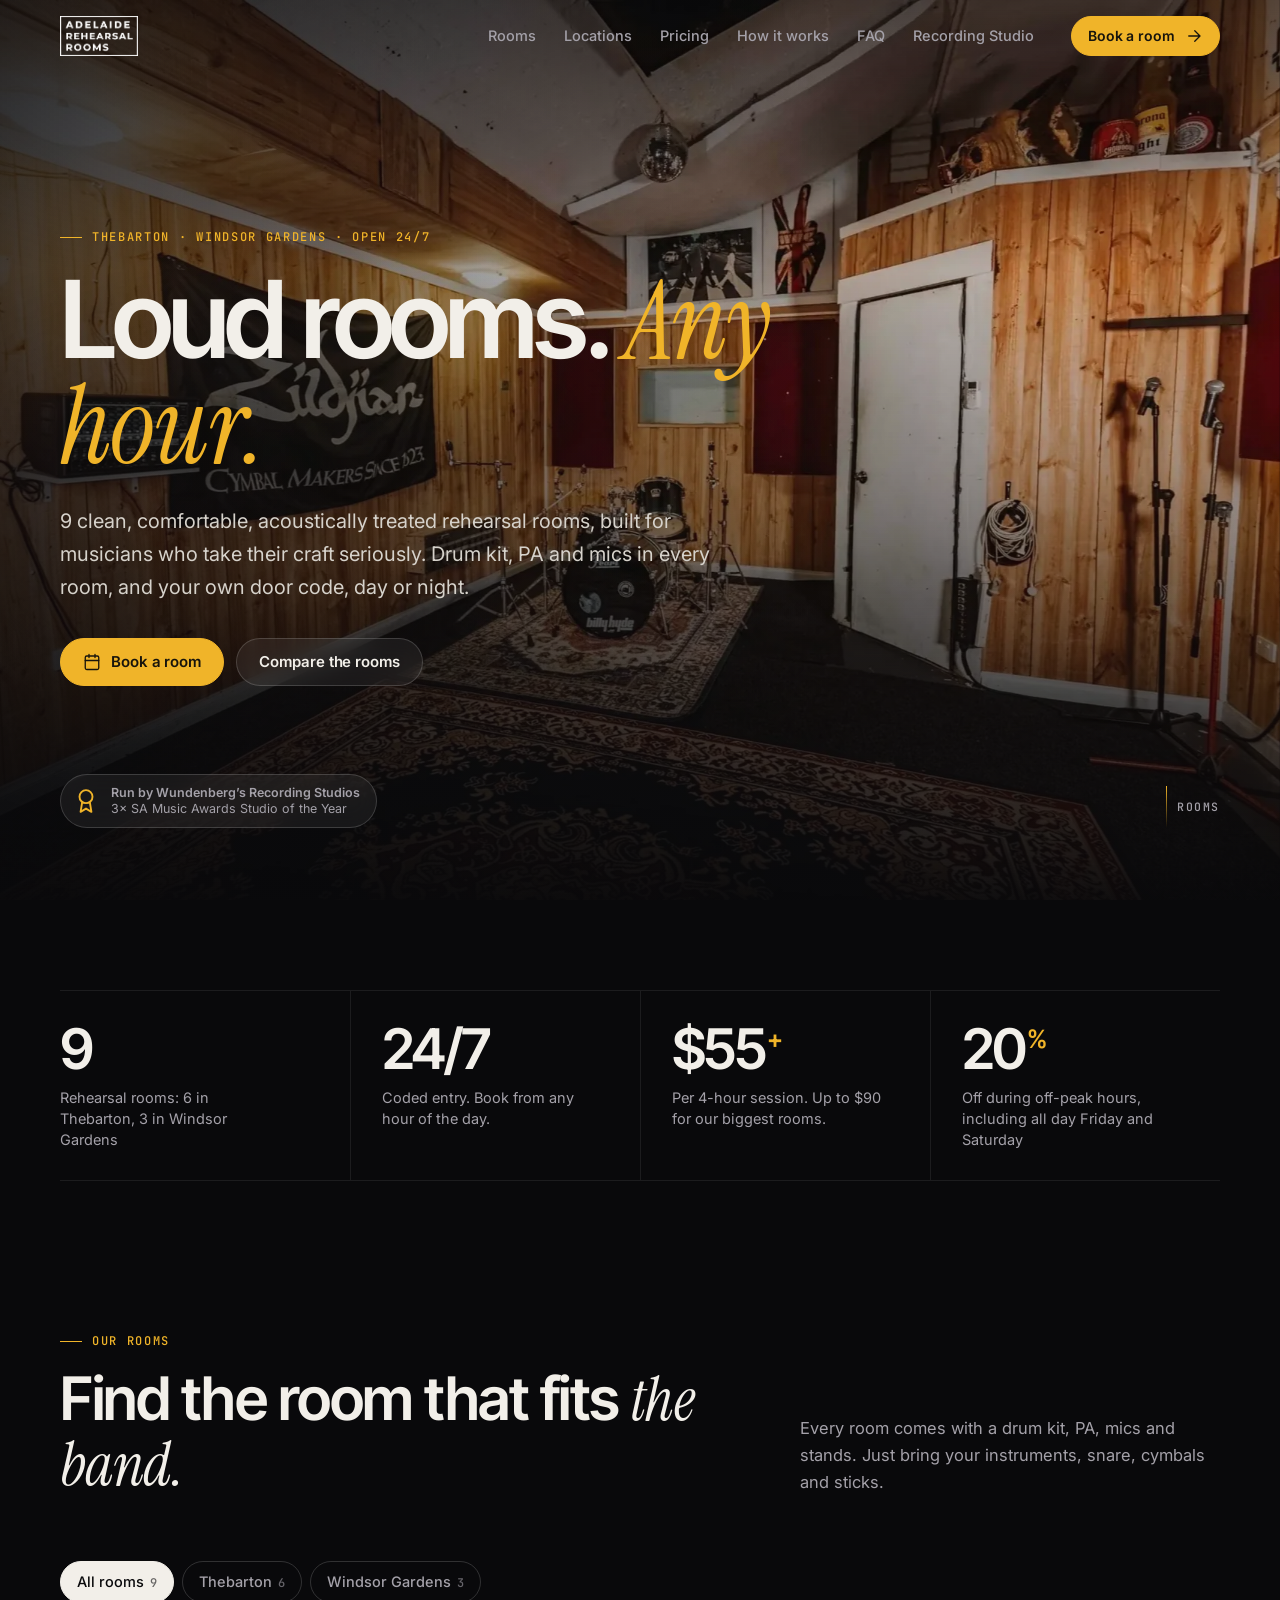
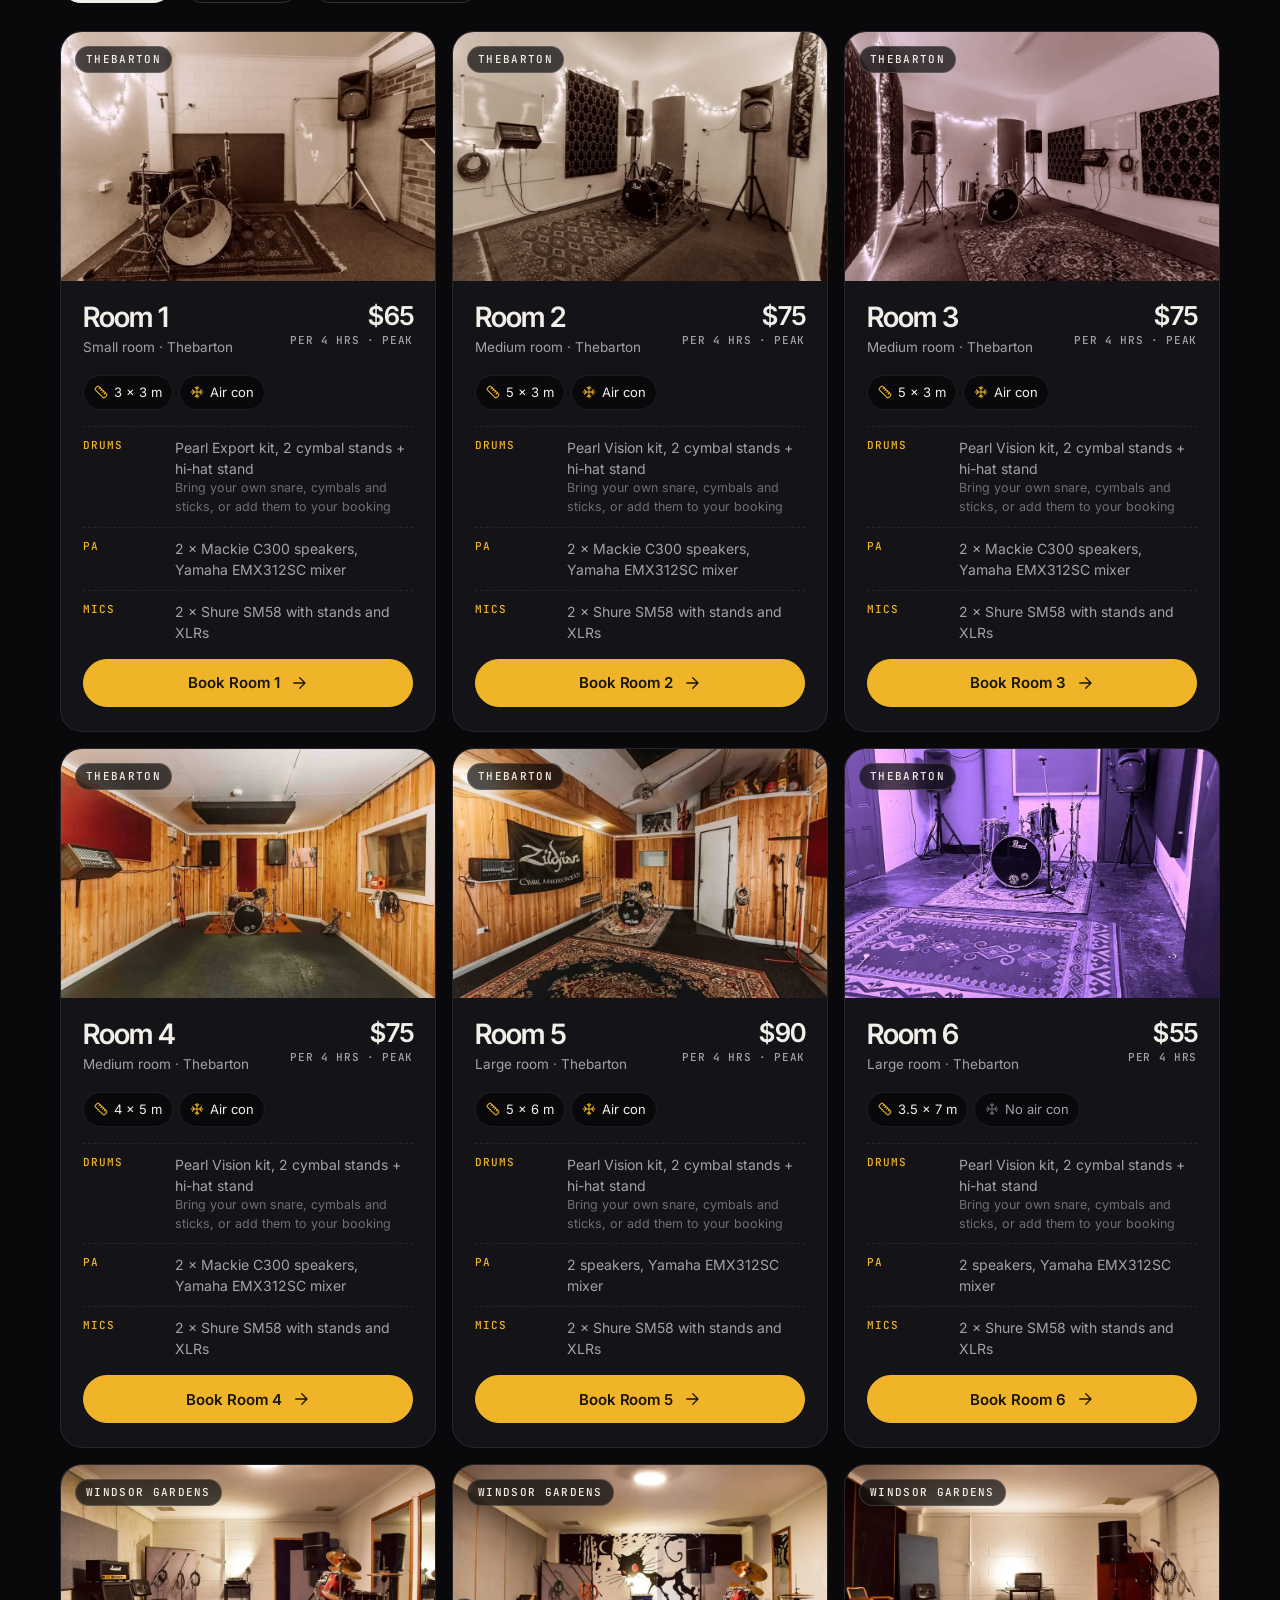
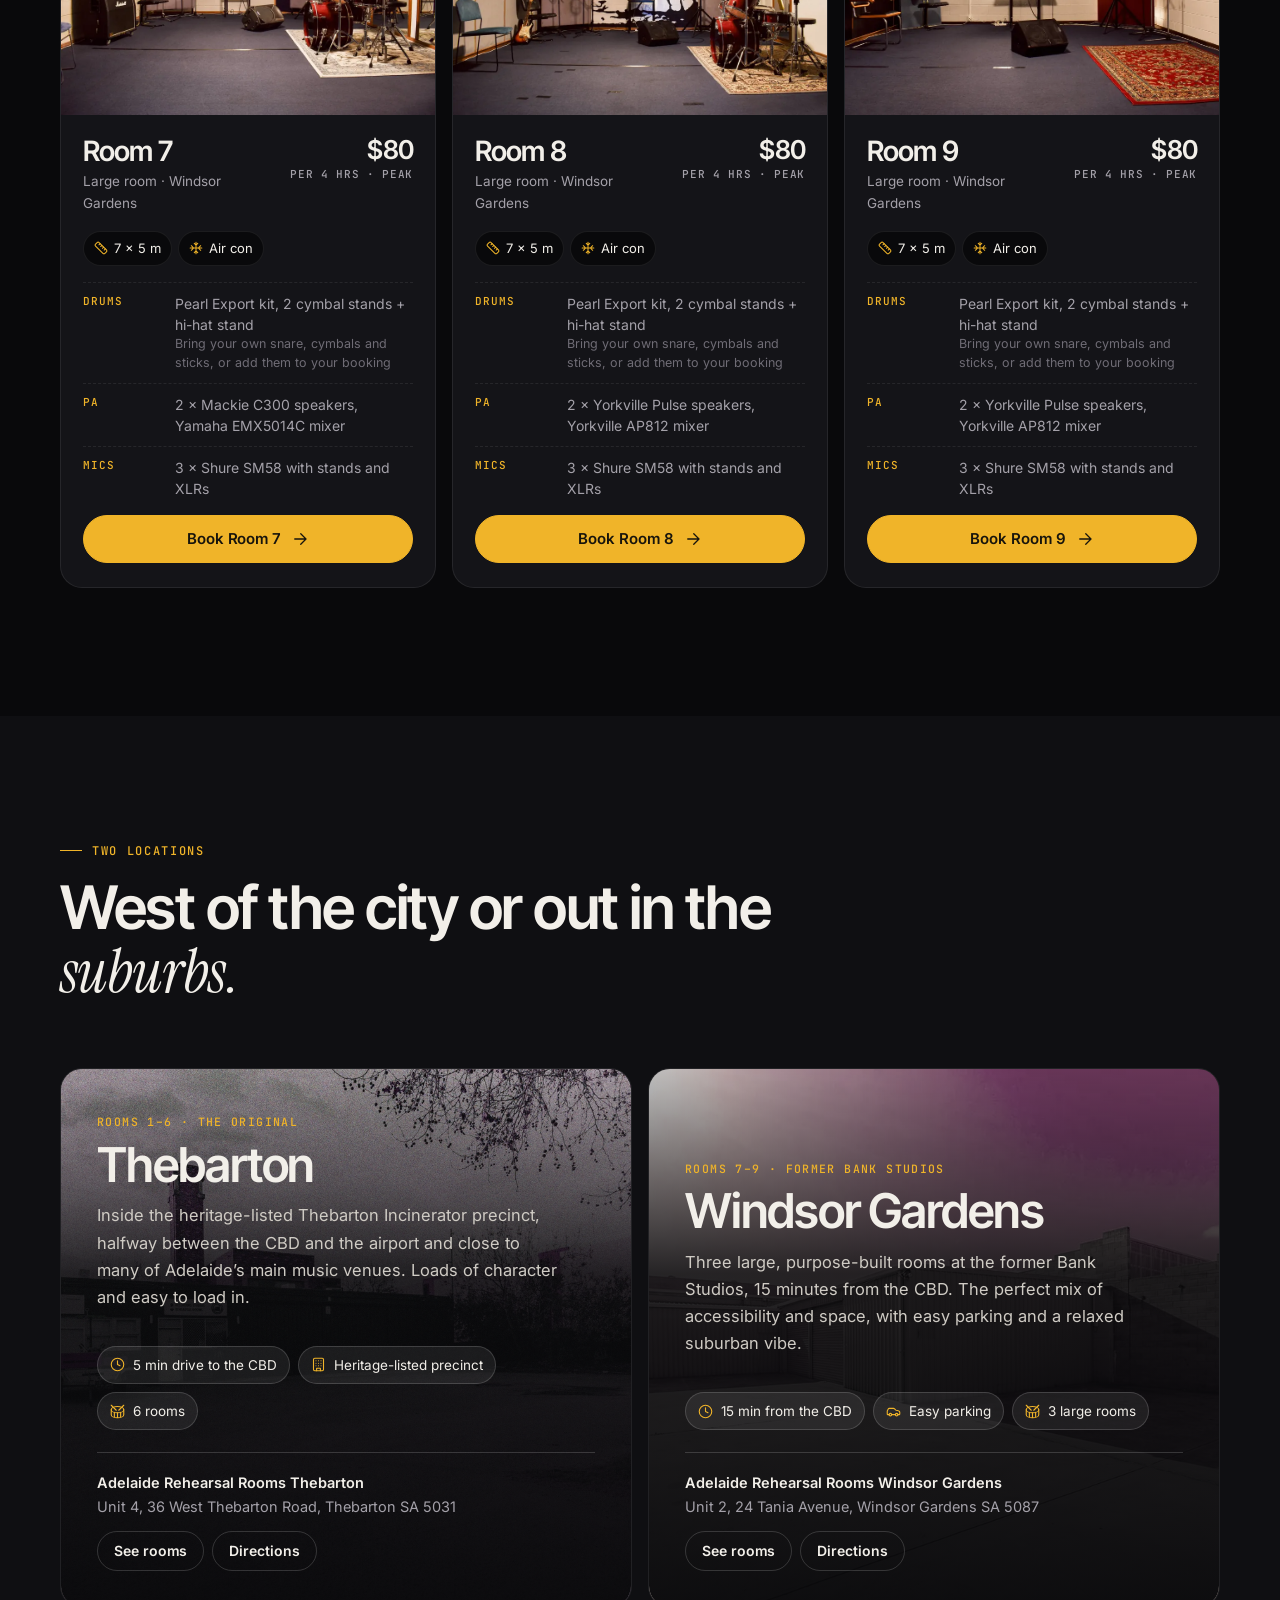
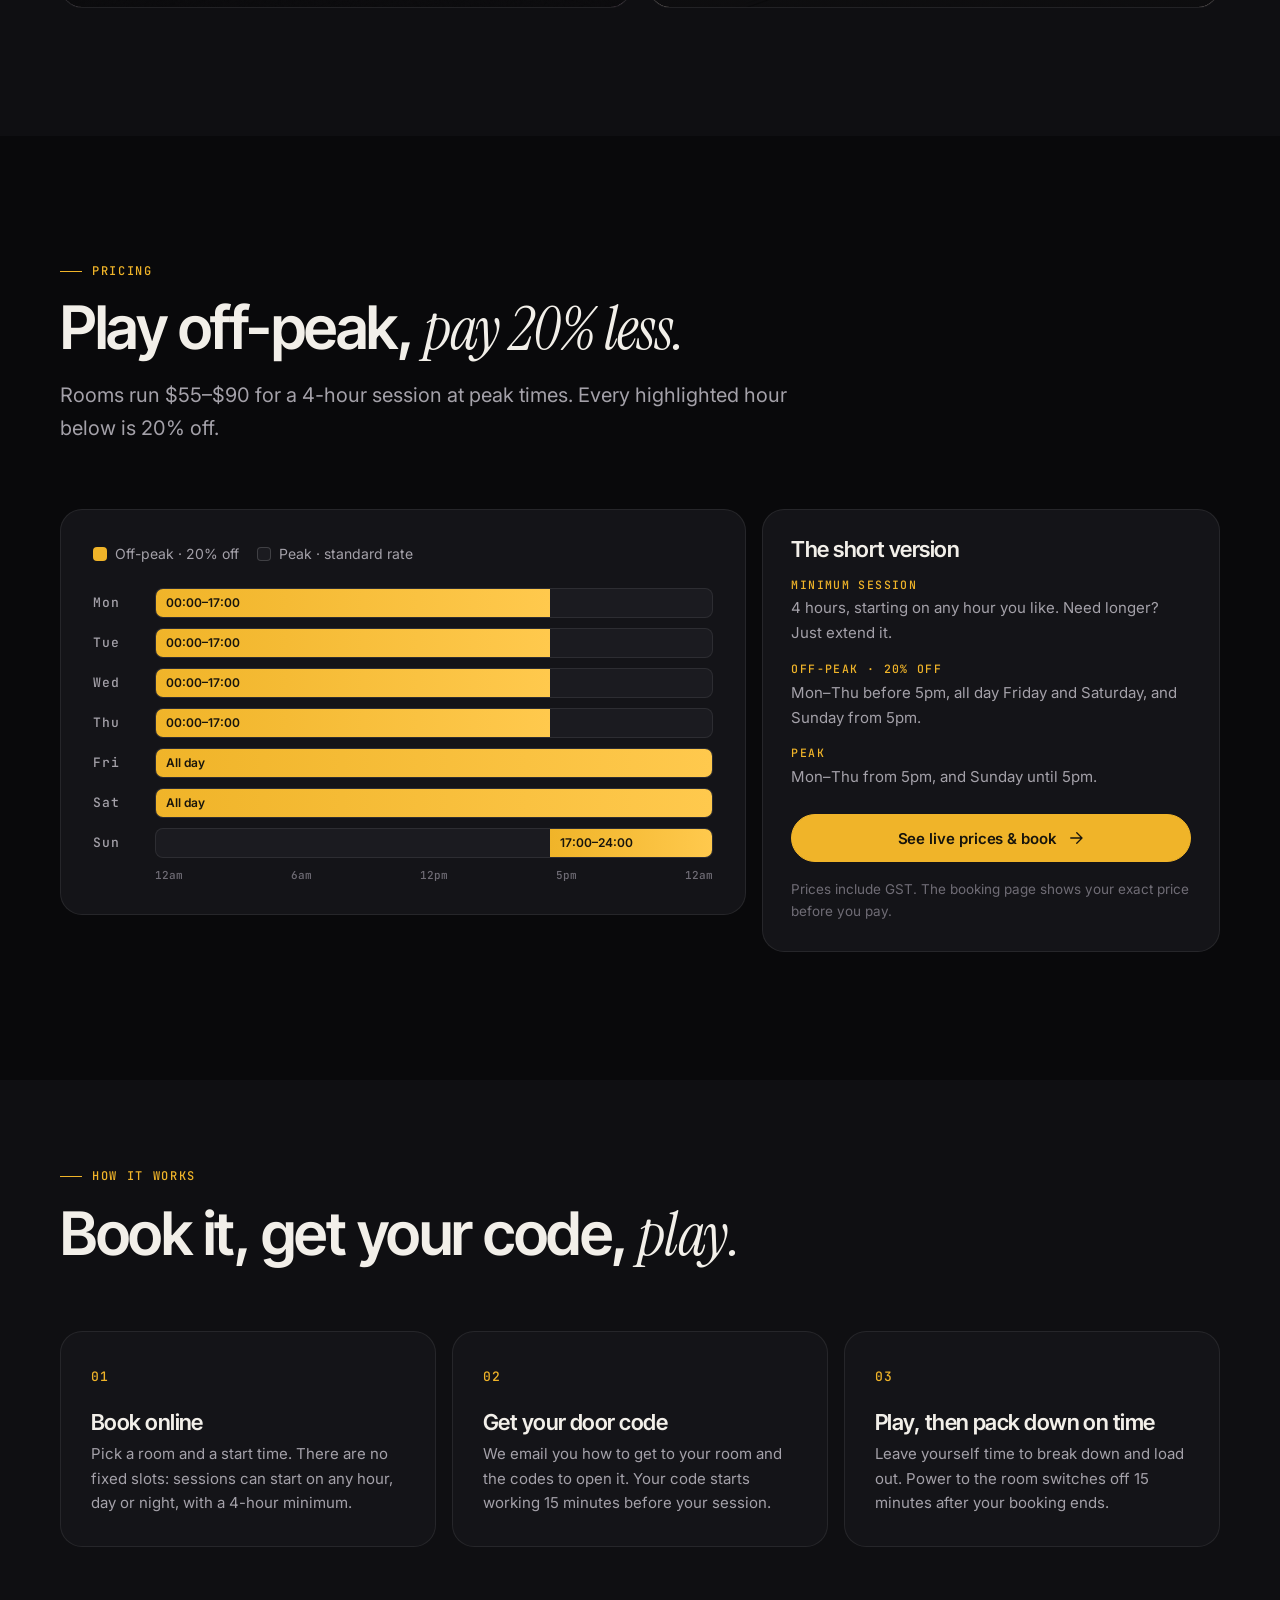
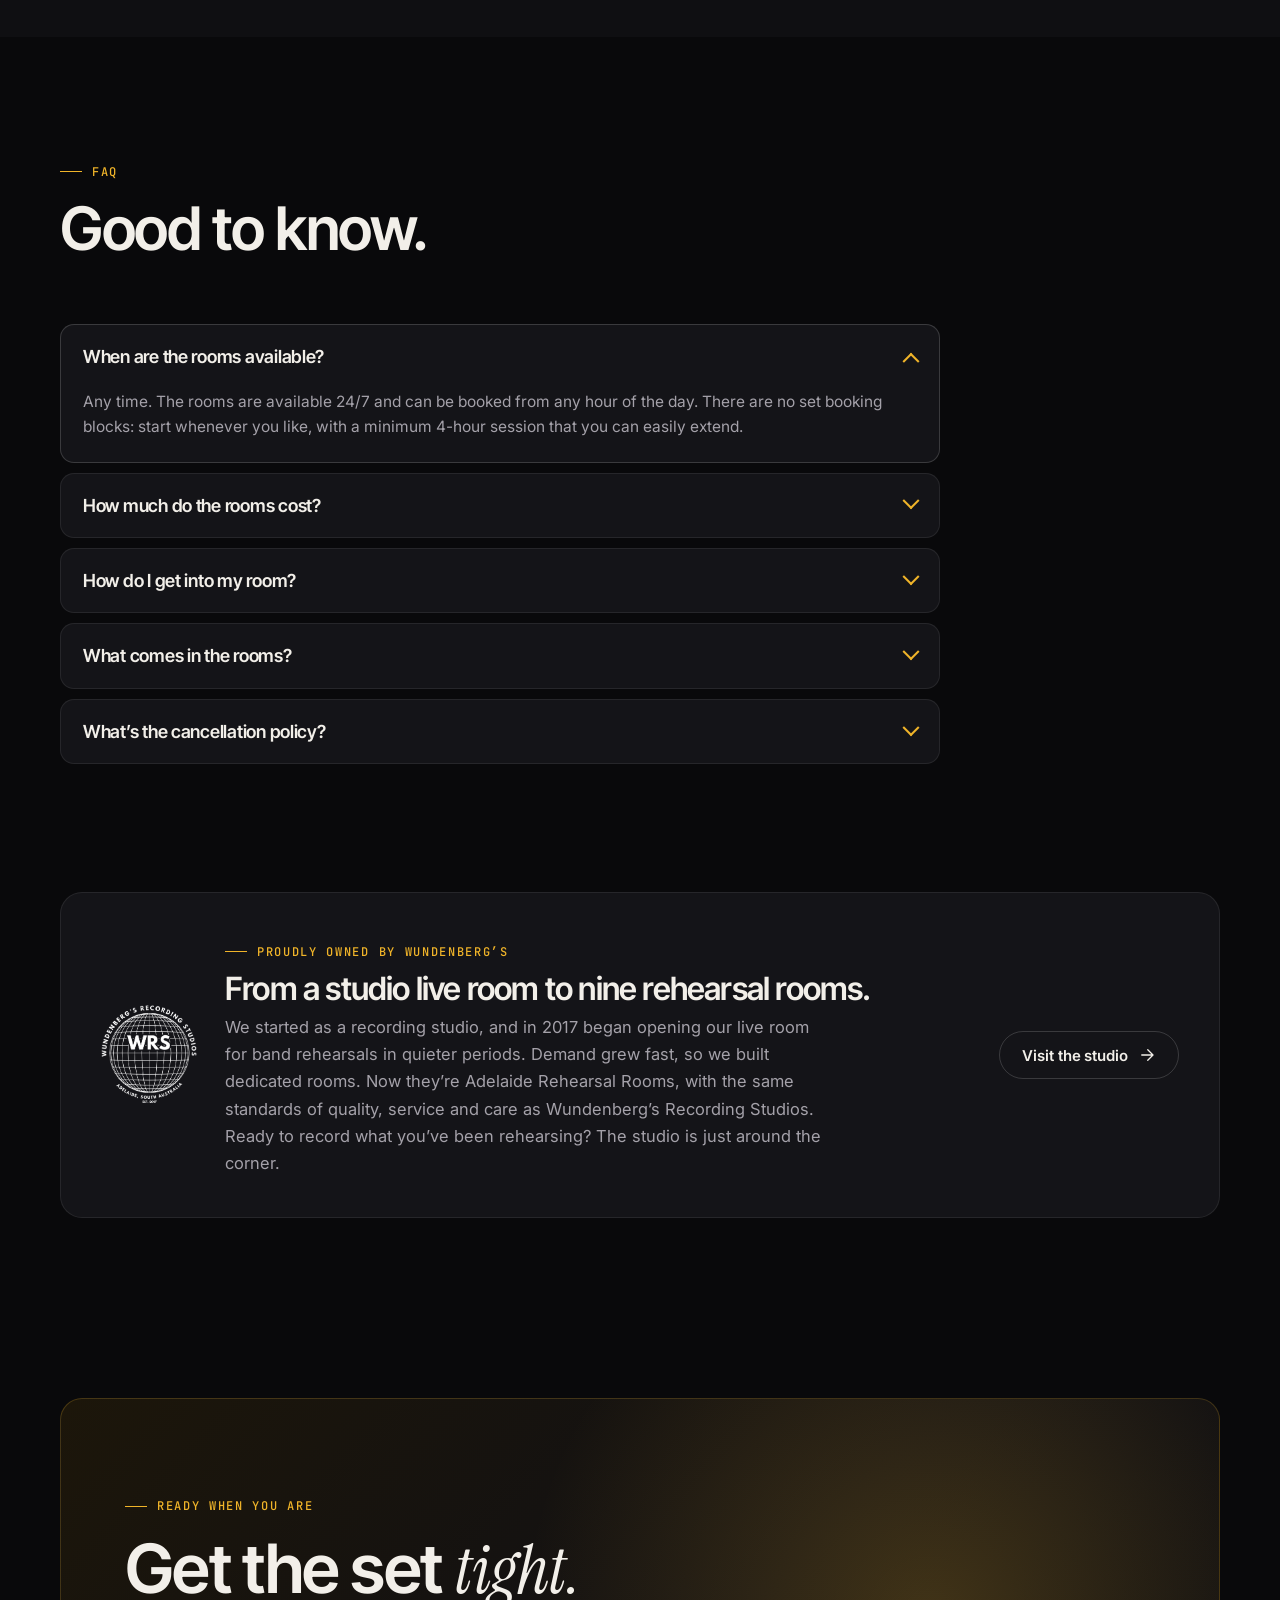
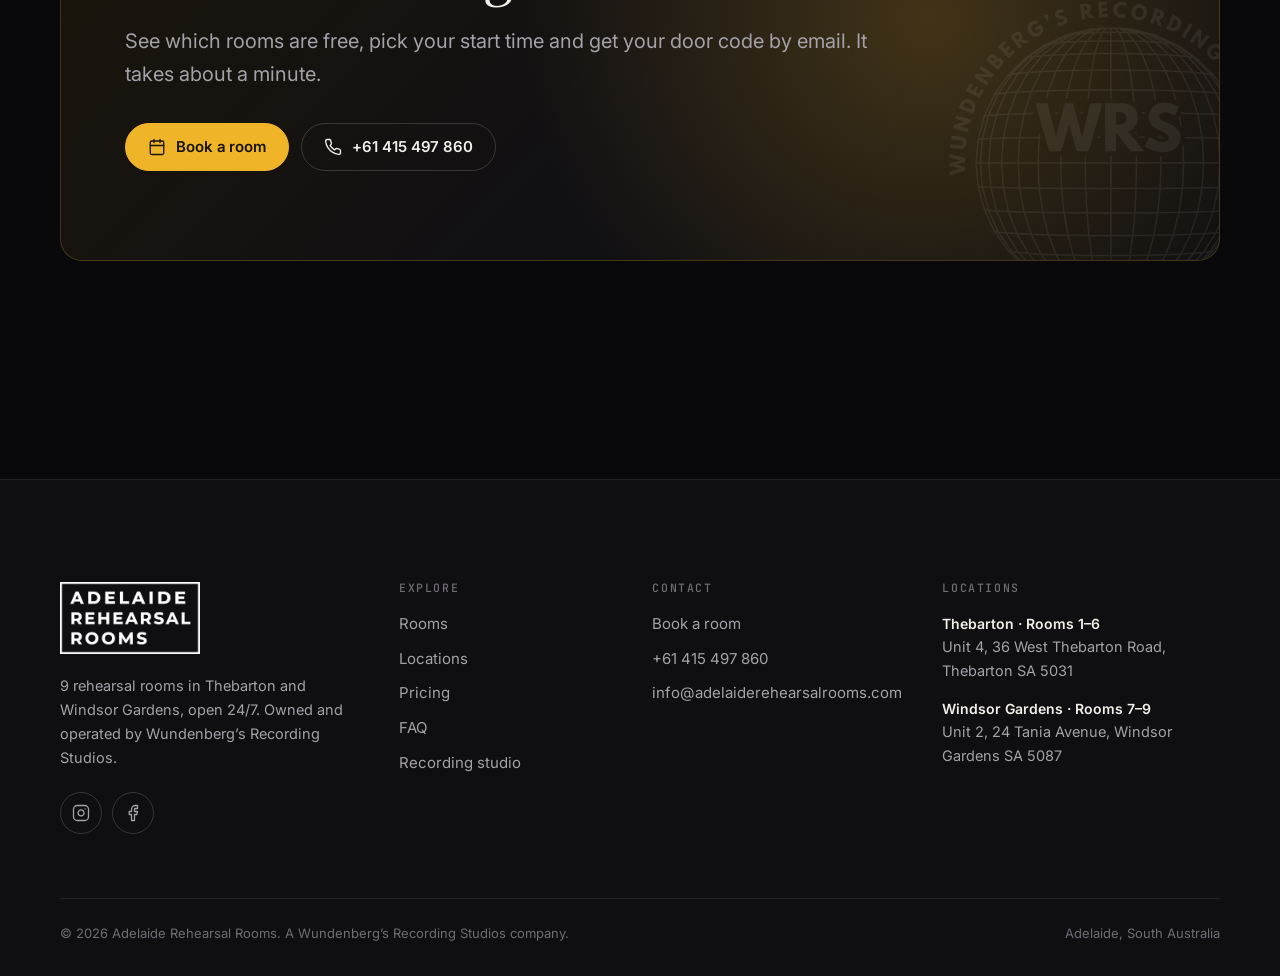
==== adelaide-rehearsal-rooms/index.html @ 7392a0aa "Add Adelaide Rehearsal Rooms site; update rehearsal facts on Wundenberg's New single-page site for a" ====
<!doctype html>
<html lang="en-AU">
<head>
<meta charset="utf-8">
<meta name="viewport" content="width=device-width, initial-scale=1">
<title>Adelaide Rehearsal Rooms — 24/7 band rehearsal rooms in Adelaide</title>
<meta name="description" content="9 band rehearsal rooms in Thebarton and Windsor Gardens, Adelaide. Open 24/7 with coded entry, drum kit, PA and mics in every room. $55&ndash;$90 per 4-hour session, 20% off off-peak. Book online.">
<meta name="theme-color" content="#09090b">
<meta property="og:type" content="website">
<meta property="og:site_name" content="Adelaide Rehearsal Rooms">
<meta property="og:title" content="Adelaide Rehearsal Rooms — 24/7 band rehearsal rooms">
<meta property="og:description" content="9 band rehearsal rooms in Thebarton and Windsor Gardens, Adelaide. Open 24/7 with coded entry, drum kit, PA and mics in every room. $55&ndash;$90 per 4-hour session, 20% off off-peak. Book online.">
<meta property="og:image" content="assets/img/room-5.webp">
<link rel="icon" type="image/png" href="assets/img/favicon.png">
<link rel="apple-touch-icon" href="assets/img/apple-touch-icon.png">
<link rel="preconnect" href="https://fonts.googleapis.com">
<link rel="preconnect" href="https://fonts.gstatic.com" crossorigin>
<link rel="stylesheet" href="https://fonts.googleapis.com/css2?family=Instrument+Serif:ital@0;1&family=Inter+Tight:wght@500;600;700&family=Inter:wght@400;500;600&family=JetBrains+Mono:wght@500&display=swap">
<link rel="stylesheet" href="assets/css/site.css">
<script type="application/ld+json">
{
  "@context": "https://schema.org",
  "@type": "LocalBusiness",
  "name": "Adelaide Rehearsal Rooms",
  "description": "Nine 24/7 band rehearsal rooms in Thebarton and Windsor Gardens, Adelaide. Owned and operated by Wundenberg's Recording Studios.",
  "url": "https://adelaiderehearsalrooms.com/",
  "telephone": "+61 415 497 860",
  "email": "info@adelaiderehearsalrooms.com",
  "openingHours": "Mo-Su 00:00-24:00",
  "parentOrganization": {"@type": "Organization", "name": "Wundenberg's Recording Studios", "url": "https://wundenbergs.com/"},
  "location": [
    {"@type": "Place", "name": "Adelaide Rehearsal Rooms Thebarton", "address": {"@type": "PostalAddress", "streetAddress": "Unit 4, 36 West Thebarton Road", "addressLocality": "Thebarton", "addressRegion": "SA", "postalCode": "5031", "addressCountry": "AU"}},
    {"@type": "Place", "name": "Adelaide Rehearsal Rooms Windsor Gardens", "address": {"@type": "PostalAddress", "streetAddress": "Unit 2, 24 Tania Avenue", "addressLocality": "Windsor Gardens", "addressRegion": "SA", "postalCode": "5087", "addressCountry": "AU"}}
  ]
}
</script>
</head>
<body>
<a class="skip" href="#main">Skip to content</a>

<header class="site-header">
  <div class="wrap">
    <a class="brand arr" href="#top" aria-label="Adelaide Rehearsal Rooms — back to top"><img src="assets/img/logo-arr.png" alt="Adelaide Rehearsal Rooms" width="78" height="40"></a>
    <nav class="nav" aria-label="Main">
      <a href="#rooms">Rooms</a>
      <a href="#locations">Locations</a>
      <a href="#pricing">Pricing</a>
      <a href="#how">How it works</a>
      <a href="#faq">FAQ</a>
      <a href="https://wundenbergs.com/" rel="noopener">Recording Studio</a>
    </nav>
    <div class="header-cta"><a class="btn btn-primary btn-sm" href="/book/" data-book>Book a room <svg class="arrow" viewBox="0 0 24 24" fill="none" stroke="currentColor" stroke-width="1.75" stroke-linecap="round" stroke-linejoin="round" aria-hidden="true"><path d="M5 12h14M13 5l7 7-7 7"/></svg></a></div>
    <button class="menu-toggle" type="button" aria-expanded="false" aria-controls="mobile-nav" aria-label="Open menu"><span></span></button>
  </div>
</header>
<nav class="mobile-nav" id="mobile-nav" aria-label="Mobile">
  <a class="m-link" href="#rooms">Rooms<svg viewBox="0 0 24 24" fill="none" stroke="currentColor" stroke-width="1.75" stroke-linecap="round" stroke-linejoin="round" aria-hidden="true"><path d="m9 18 6-6-6-6"/></svg></a>
  <a class="m-link" href="#locations">Locations<svg viewBox="0 0 24 24" fill="none" stroke="currentColor" stroke-width="1.75" stroke-linecap="round" stroke-linejoin="round" aria-hidden="true"><path d="m9 18 6-6-6-6"/></svg></a>
  <a class="m-link" href="#pricing">Pricing<svg viewBox="0 0 24 24" fill="none" stroke="currentColor" stroke-width="1.75" stroke-linecap="round" stroke-linejoin="round" aria-hidden="true"><path d="m9 18 6-6-6-6"/></svg></a>
  <a class="m-link" href="#how">How it works<svg viewBox="0 0 24 24" fill="none" stroke="currentColor" stroke-width="1.75" stroke-linecap="round" stroke-linejoin="round" aria-hidden="true"><path d="m9 18 6-6-6-6"/></svg></a>
  <a class="m-link" href="#faq">FAQ<svg viewBox="0 0 24 24" fill="none" stroke="currentColor" stroke-width="1.75" stroke-linecap="round" stroke-linejoin="round" aria-hidden="true"><path d="m9 18 6-6-6-6"/></svg></a>
  <a class="m-link" href="https://wundenbergs.com/" rel="noopener">Recording Studio<svg viewBox="0 0 24 24" fill="none" stroke="currentColor" stroke-width="1.75" stroke-linecap="round" stroke-linejoin="round" aria-hidden="true"><path d="m9 18 6-6-6-6"/></svg></a>
  <div class="m-ctas"><a class="btn btn-primary" href="/book/" data-book>Book a room <svg class="arrow" viewBox="0 0 24 24" fill="none" stroke="currentColor" stroke-width="1.75" stroke-linecap="round" stroke-linejoin="round" aria-hidden="true"><path d="M5 12h14M13 5l7 7-7 7"/></svg></a></div>
  <div class="m-contact">
    <a href="tel:+61415497860">+61 415 497 860</a>
    <a href="mailto:info@adelaiderehearsalrooms.com">info@adelaiderehearsalrooms.com</a>
  </div>
</nav>

<main id="main">

<section class="hero" id="top">
  <div class="hero-media"><img src="assets/img/room-5.webp" srcset="assets/img/room-5-sm.webp 900w, assets/img/room-5.webp 1800w" sizes="100vw" width="1800" height="1200" alt="Room 5 at Thebarton: timber walls, rugs, drum kit and PA" fetchpriority="high"></div>
  <div class="wrap">
    <span class="eyebrow">Thebarton &middot; Windsor Gardens &middot; Open 24/7</span>
    <h1>Loud rooms. <em class="s">Any hour.</em></h1>
    <p class="lede">9 clean, comfortable, acoustically treated rehearsal rooms, built for musicians who take their craft seriously. Drum kit, PA and mics in every room, and your own door code, day or night.</p>
    <div class="hero-ctas">
      <a class="btn btn-primary" href="/book/" data-book><svg viewBox="0 0 24 24" fill="none" stroke="currentColor" stroke-width="1.75" stroke-linecap="round" stroke-linejoin="round" aria-hidden="true"><rect x="3" y="4" width="18" height="18" rx="2"/><path d="M16 2v4M8 2v4M3 10h18"/></svg> Book a room</a>
      <a class="btn btn-glass" href="#rooms">Compare the rooms</a>
    </div>
    <div class="hero-foot" style="margin-top:clamp(40px,7vw,88px)">
      <div class="hero-awards">
        <div class="award-chip"><svg viewBox="0 0 24 24" fill="none" stroke="currentColor" stroke-width="1.75" stroke-linecap="round" stroke-linejoin="round" aria-hidden="true"><circle cx="12" cy="8" r="6"/><path d="M15.477 12.89 17 22l-5-3-5 3 1.523-9.11"/></svg><span><b>Run by Wundenberg&rsquo;s Recording Studios</b><span>3&times; SA Music Awards Studio of the Year</span></span></div>
      </div>
      <a class="scroll-cue" href="#rooms"><i></i>Rooms</a>
    </div>
  </div>
</section>

<section class="section-tight" aria-label="At a glance">
  <div class="wrap">
    <div class="stats reveal">
      <div class="stat"><b>9</b><span>Rehearsal rooms: 6 in Thebarton, 3 in Windsor Gardens</span></div>
      <div class="stat"><b>24/7</b><span>Coded entry. Book from any hour of the day.</span></div>
      <div class="stat"><b>$55<sup>+</sup></b><span>Per 4-hour session. Up to $90 for our biggest rooms.</span></div>
      <div class="stat"><b>20<sup>%</sup></b><span>Off during off-peak hours, including all day Friday and Saturday</span></div>
    </div>
  </div>
</section>

<section class="section" id="rooms" style="padding-top:clamp(40px,5vw,72px)">
  <div class="wrap">
    <div class="section-head split">
      <div style="display:grid;gap:18px">
        <span class="eyebrow">Our rooms</span>
        <h2>Find the room that fits <em class="s">the band.</em></h2>
      </div>
      <p class="muted" style="max-width:42ch;margin:0">Every room comes with a drum kit, PA, mics and stands. Just bring your instruments, snare, cymbals and sticks.</p>
    </div>
    <div class="filters" role="group" aria-label="Filter rooms by location">
      <button type="button" data-filter="all" aria-pressed="true">All rooms<span>9</span></button>
      <button type="button" data-filter="thebarton" aria-pressed="false">Thebarton<span>6</span></button>
      <button type="button" data-filter="windsor" aria-pressed="false">Windsor Gardens<span>3</span></button>
    </div>
    <div class="rooms">
      <article class="room-card reveal" data-site="thebarton" id="room-1">
        <button class="room-media" type="button" data-full="assets/img/room-1.webp" aria-label="View photo of Room 1">
          <img src="assets/img/room-1-sm.webp" width="900" height="600" alt="Rehearsal Room 1 at Thebarton: drum kit, PA and treated walls" loading="lazy" decoding="async">
          <span class="tag">Thebarton</span>
        </button>
        <div class="room-body">
          <div class="room-top">
            <div><h3>Room 1</h3><span class="where">Small room &middot; Thebarton</span></div>
            <div class="room-price"><b>$65</b><small>per 4 hrs &middot; peak</small></div>
          </div>
          <div class="room-size"><span><svg viewBox="0 0 24 24" fill="none" stroke="currentColor" stroke-width="1.75" stroke-linecap="round" stroke-linejoin="round" aria-hidden="true"><path d="M21.3 15.3a2.4 2.4 0 0 1 0 3.4l-2.6 2.6a2.4 2.4 0 0 1-3.4 0L2.7 8.7a2.41 2.41 0 0 1 0-3.4l2.6-2.6a2.41 2.41 0 0 1 3.4 0Z"/><path d="m14.5 12.5 2-2M11.5 9.5l2-2M8.5 6.5l2-2M17.5 15.5l2-2"/></svg>3 &times; 3 m</span><span><svg viewBox="0 0 24 24" fill="none" stroke="currentColor" stroke-width="1.75" stroke-linecap="round" stroke-linejoin="round" aria-hidden="true"><path d="M2 12h20M12 2v20m-8-6 4-4-4-4m16 8-4-4 4-4M9 4l3 3 3-3M9 20l3-3 3 3"/></svg>Air con</span></div>
          <dl class="room-specs">
            <div><dt>Drums</dt><dd>Pearl Export kit, 2 cymbal stands + hi-hat stand<small>Bring your own snare, cymbals and sticks, or add them to your booking</small></dd></div>
            <div><dt>PA</dt><dd>2 &times; Mackie C300 speakers, Yamaha EMX312SC mixer</dd></div>
            <div><dt>Mics</dt><dd>2 &times; Shure SM58 with stands and XLRs</dd></div>
          </dl>
          <a class="btn btn-primary" href="/book/" data-book>Book Room 1 <svg class="arrow" viewBox="0 0 24 24" fill="none" stroke="currentColor" stroke-width="1.75" stroke-linecap="round" stroke-linejoin="round" aria-hidden="true"><path d="M5 12h14M13 5l7 7-7 7"/></svg></a>
        </div>
      </article>
      <article class="room-card reveal" data-site="thebarton" id="room-2">
        <button class="room-media" type="button" data-full="assets/img/room-2.webp" aria-label="View photo of Room 2">
          <img src="assets/img/room-2-sm.webp" width="900" height="600" alt="Rehearsal Room 2 at Thebarton: drum kit, PA and treated walls" loading="lazy" decoding="async">
          <span class="tag">Thebarton</span>
        </button>
        <div class="room-body">
          <div class="room-top">
            <div><h3>Room 2</h3><span class="where">Medium room &middot; Thebarton</span></div>
            <div class="room-price"><b>$75</b><small>per 4 hrs &middot; peak</small></div>
          </div>
          <div class="room-size"><span><svg viewBox="0 0 24 24" fill="none" stroke="currentColor" stroke-width="1.75" stroke-linecap="round" stroke-linejoin="round" aria-hidden="true"><path d="M21.3 15.3a2.4 2.4 0 0 1 0 3.4l-2.6 2.6a2.4 2.4 0 0 1-3.4 0L2.7 8.7a2.41 2.41 0 0 1 0-3.4l2.6-2.6a2.41 2.41 0 0 1 3.4 0Z"/><path d="m14.5 12.5 2-2M11.5 9.5l2-2M8.5 6.5l2-2M17.5 15.5l2-2"/></svg>5 &times; 3 m</span><span><svg viewBox="0 0 24 24" fill="none" stroke="currentColor" stroke-width="1.75" stroke-linecap="round" stroke-linejoin="round" aria-hidden="true"><path d="M2 12h20M12 2v20m-8-6 4-4-4-4m16 8-4-4 4-4M9 4l3 3 3-3M9 20l3-3 3 3"/></svg>Air con</span></div>
          <dl class="room-specs">
            <div><dt>Drums</dt><dd>Pearl Vision kit, 2 cymbal stands + hi-hat stand<small>Bring your own snare, cymbals and sticks, or add them to your booking</small></dd></div>
            <div><dt>PA</dt><dd>2 &times; Mackie C300 speakers, Yamaha EMX312SC mixer</dd></div>
            <div><dt>Mics</dt><dd>2 &times; Shure SM58 with stands and XLRs</dd></div>
          </dl>
          <a class="btn btn-primary" href="/book/" data-book>Book Room 2 <svg class="arrow" viewBox="0 0 24 24" fill="none" stroke="currentColor" stroke-width="1.75" stroke-linecap="round" stroke-linejoin="round" aria-hidden="true"><path d="M5 12h14M13 5l7 7-7 7"/></svg></a>
        </div>
      </article>
      <article class="room-card reveal" data-site="thebarton" id="room-3">
        <button class="room-media" type="button" data-full="assets/img/room-3.webp" aria-label="View photo of Room 3">
          <img src="assets/img/room-3-sm.webp" width="900" height="600" alt="Rehearsal Room 3 at Thebarton: drum kit, PA and treated walls" loading="lazy" decoding="async">
          <span class="tag">Thebarton</span>
        </button>
        <div class="room-body">
          <div class="room-top">
            <div><h3>Room 3</h3><span class="where">Medium room &middot; Thebarton</span></div>
            <div class="room-price"><b>$75</b><small>per 4 hrs &middot; peak</small></div>
          </div>
          <div class="room-size"><span><svg viewBox="0 0 24 24" fill="none" stroke="currentColor" stroke-width="1.75" stroke-linecap="round" stroke-linejoin="round" aria-hidden="true"><path d="M21.3 15.3a2.4 2.4 0 0 1 0 3.4l-2.6 2.6a2.4 2.4 0 0 1-3.4 0L2.7 8.7a2.41 2.41 0 0 1 0-3.4l2.6-2.6a2.41 2.41 0 0 1 3.4 0Z"/><path d="m14.5 12.5 2-2M11.5 9.5l2-2M8.5 6.5l2-2M17.5 15.5l2-2"/></svg>5 &times; 3 m</span><span><svg viewBox="0 0 24 24" fill="none" stroke="currentColor" stroke-width="1.75" stroke-linecap="round" stroke-linejoin="round" aria-hidden="true"><path d="M2 12h20M12 2v20m-8-6 4-4-4-4m16 8-4-4 4-4M9 4l3 3 3-3M9 20l3-3 3 3"/></svg>Air con</span></div>
          <dl class="room-specs">
            <div><dt>Drums</dt><dd>Pearl Vision kit, 2 cymbal stands + hi-hat stand<small>Bring your own snare, cymbals and sticks, or add them to your booking</small></dd></div>
            <div><dt>PA</dt><dd>2 &times; Mackie C300 speakers, Yamaha EMX312SC mixer</dd></div>
            <div><dt>Mics</dt><dd>2 &times; Shure SM58 with stands and XLRs</dd></div>
          </dl>
          <a class="btn btn-primary" href="/book/" data-book>Book Room 3 <svg class="arrow" viewBox="0 0 24 24" fill="none" stroke="currentColor" stroke-width="1.75" stroke-linecap="round" stroke-linejoin="round" aria-hidden="true"><path d="M5 12h14M13 5l7 7-7 7"/></svg></a>
        </div>
      </article>
      <article class="room-card reveal" data-site="thebarton" id="room-4">
        <button class="room-media" type="button" data-full="assets/img/room-4.webp" aria-label="View photo of Room 4">
          <img src="assets/img/room-4-sm.webp" width="900" height="600" alt="Rehearsal Room 4 at Thebarton: drum kit, PA and treated walls" loading="lazy" decoding="async">
          <span class="tag">Thebarton</span>
        </button>
        <div class="room-body">
          <div class="room-top">
            <div><h3>Room 4</h3><span class="where">Medium room &middot; Thebarton</span></div>
            <div class="room-price"><b>$75</b><small>per 4 hrs &middot; peak</small></div>
          </div>
          <div class="room-size"><span><svg viewBox="0 0 24 24" fill="none" stroke="currentColor" stroke-width="1.75" stroke-linecap="round" stroke-linejoin="round" aria-hidden="true"><path d="M21.3 15.3a2.4 2.4 0 0 1 0 3.4l-2.6 2.6a2.4 2.4 0 0 1-3.4 0L2.7 8.7a2.41 2.41 0 0 1 0-3.4l2.6-2.6a2.41 2.41 0 0 1 3.4 0Z"/><path d="m14.5 12.5 2-2M11.5 9.5l2-2M8.5 6.5l2-2M17.5 15.5l2-2"/></svg>4 &times; 5 m</span><span><svg viewBox="0 0 24 24" fill="none" stroke="currentColor" stroke-width="1.75" stroke-linecap="round" stroke-linejoin="round" aria-hidden="true"><path d="M2 12h20M12 2v20m-8-6 4-4-4-4m16 8-4-4 4-4M9 4l3 3 3-3M9 20l3-3 3 3"/></svg>Air con</span></div>
          <dl class="room-specs">
            <div><dt>Drums</dt><dd>Pearl Vision kit, 2 cymbal stands + hi-hat stand<small>Bring your own snare, cymbals and sticks, or add them to your booking</small></dd></div>
            <div><dt>PA</dt><dd>2 &times; Mackie C300 speakers, Yamaha EMX312SC mixer</dd></div>
            <div><dt>Mics</dt><dd>2 &times; Shure SM58 with stands and XLRs</dd></div>
          </dl>
          <a class="btn btn-primary" href="/book/" data-book>Book Room 4 <svg class="arrow" viewBox="0 0 24 24" fill="none" stroke="currentColor" stroke-width="1.75" stroke-linecap="round" stroke-linejoin="round" aria-hidden="true"><path d="M5 12h14M13 5l7 7-7 7"/></svg></a>
        </div>
      </article>
      <article class="room-card reveal" data-site="thebarton" id="room-5">
        <button class="room-media" type="button" data-full="assets/img/room-5.webp" aria-label="View photo of Room 5">
          <img src="assets/img/room-5-sm.webp" width="900" height="600" alt="Rehearsal Room 5 at Thebarton: drum kit, PA and treated walls" loading="lazy" decoding="async">
          <span class="tag">Thebarton</span>
        </button>
        <div class="room-body">
          <div class="room-top">
            <div><h3>Room 5</h3><span class="where">Large room &middot; Thebarton</span></div>
            <div class="room-price"><b>$90</b><small>per 4 hrs &middot; peak</small></div>
          </div>
          <div class="room-size"><span><svg viewBox="0 0 24 24" fill="none" stroke="currentColor" stroke-width="1.75" stroke-linecap="round" stroke-linejoin="round" aria-hidden="true"><path d="M21.3 15.3a2.4 2.4 0 0 1 0 3.4l-2.6 2.6a2.4 2.4 0 0 1-3.4 0L2.7 8.7a2.41 2.41 0 0 1 0-3.4l2.6-2.6a2.41 2.41 0 0 1 3.4 0Z"/><path d="m14.5 12.5 2-2M11.5 9.5l2-2M8.5 6.5l2-2M17.5 15.5l2-2"/></svg>5 &times; 6 m</span><span><svg viewBox="0 0 24 24" fill="none" stroke="currentColor" stroke-width="1.75" stroke-linecap="round" stroke-linejoin="round" aria-hidden="true"><path d="M2 12h20M12 2v20m-8-6 4-4-4-4m16 8-4-4 4-4M9 4l3 3 3-3M9 20l3-3 3 3"/></svg>Air con</span></div>
          <dl class="room-specs">
            <div><dt>Drums</dt><dd>Pearl Vision kit, 2 cymbal stands + hi-hat stand<small>Bring your own snare, cymbals and sticks, or add them to your booking</small></dd></div>
            <div><dt>PA</dt><dd>2 speakers, Yamaha EMX312SC mixer</dd></div>
            <div><dt>Mics</dt><dd>2 &times; Shure SM58 with stands and XLRs</dd></div>
          </dl>
          <a class="btn btn-primary" href="/book/" data-book>Book Room 5 <svg class="arrow" viewBox="0 0 24 24" fill="none" stroke="currentColor" stroke-width="1.75" stroke-linecap="round" stroke-linejoin="round" aria-hidden="true"><path d="M5 12h14M13 5l7 7-7 7"/></svg></a>
        </div>
      </article>
      <article class="room-card reveal" data-site="thebarton" id="room-6">
        <button class="room-media" type="button" data-full="assets/img/room-6.webp" aria-label="View photo of Room 6">
          <img src="assets/img/room-6-sm.webp" width="900" height="600" alt="Rehearsal Room 6 at Thebarton: drum kit, PA and treated walls" loading="lazy" decoding="async">
          <span class="tag">Thebarton</span>
        </button>
        <div class="room-body">
          <div class="room-top">
            <div><h3>Room 6</h3><span class="where">Large room &middot; Thebarton</span></div>
            <div class="room-price"><b>$55</b><small>per 4 hrs</small></div>
          </div>
          <div class="room-size"><span><svg viewBox="0 0 24 24" fill="none" stroke="currentColor" stroke-width="1.75" stroke-linecap="round" stroke-linejoin="round" aria-hidden="true"><path d="M21.3 15.3a2.4 2.4 0 0 1 0 3.4l-2.6 2.6a2.4 2.4 0 0 1-3.4 0L2.7 8.7a2.41 2.41 0 0 1 0-3.4l2.6-2.6a2.41 2.41 0 0 1 3.4 0Z"/><path d="m14.5 12.5 2-2M11.5 9.5l2-2M8.5 6.5l2-2M17.5 15.5l2-2"/></svg>3.5 &times; 7 m</span><span class="warn"><svg viewBox="0 0 24 24" fill="none" stroke="currentColor" stroke-width="1.75" stroke-linecap="round" stroke-linejoin="round" aria-hidden="true"><path d="M2 12h20M12 2v20m-8-6 4-4-4-4m16 8-4-4 4-4M9 4l3 3 3-3M9 20l3-3 3 3"/></svg>No air con</span></div>
          <dl class="room-specs">
            <div><dt>Drums</dt><dd>Pearl Vision kit, 2 cymbal stands + hi-hat stand<small>Bring your own snare, cymbals and sticks, or add them to your booking</small></dd></div>
            <div><dt>PA</dt><dd>2 speakers, Yamaha EMX312SC mixer</dd></div>
            <div><dt>Mics</dt><dd>2 &times; Shure SM58 with stands and XLRs</dd></div>
          </dl>
          <a class="btn btn-primary" href="/book/" data-book>Book Room 6 <svg class="arrow" viewBox="0 0 24 24" fill="none" stroke="currentColor" stroke-width="1.75" stroke-linecap="round" stroke-linejoin="round" aria-hidden="true"><path d="M5 12h14M13 5l7 7-7 7"/></svg></a>
        </div>
      </article>
      <article class="room-card reveal" data-site="windsor" id="room-7">
        <button class="room-media" type="button" data-full="assets/img/room-7.webp" aria-label="View photo of Room 7">
          <img src="assets/img/room-7-sm.webp" width="900" height="600" alt="Rehearsal Room 7 at Windsor Gardens: drum kit, PA and treated walls" loading="lazy" decoding="async">
          <span class="tag">Windsor Gardens</span>
        </button>
        <div class="room-body">
          <div class="room-top">
            <div><h3>Room 7</h3><span class="where">Large room &middot; Windsor Gardens</span></div>
            <div class="room-price"><b>$80</b><small>per 4 hrs &middot; peak</small></div>
          </div>
          <div class="room-size"><span><svg viewBox="0 0 24 24" fill="none" stroke="currentColor" stroke-width="1.75" stroke-linecap="round" stroke-linejoin="round" aria-hidden="true"><path d="M21.3 15.3a2.4 2.4 0 0 1 0 3.4l-2.6 2.6a2.4 2.4 0 0 1-3.4 0L2.7 8.7a2.41 2.41 0 0 1 0-3.4l2.6-2.6a2.41 2.41 0 0 1 3.4 0Z"/><path d="m14.5 12.5 2-2M11.5 9.5l2-2M8.5 6.5l2-2M17.5 15.5l2-2"/></svg>7 &times; 5 m</span><span><svg viewBox="0 0 24 24" fill="none" stroke="currentColor" stroke-width="1.75" stroke-linecap="round" stroke-linejoin="round" aria-hidden="true"><path d="M2 12h20M12 2v20m-8-6 4-4-4-4m16 8-4-4 4-4M9 4l3 3 3-3M9 20l3-3 3 3"/></svg>Air con</span></div>
          <dl class="room-specs">
            <div><dt>Drums</dt><dd>Pearl Export kit, 2 cymbal stands + hi-hat stand<small>Bring your own snare, cymbals and sticks, or add them to your booking</small></dd></div>
            <div><dt>PA</dt><dd>2 &times; Mackie C300 speakers, Yamaha EMX5014C mixer</dd></div>
            <div><dt>Mics</dt><dd>3 &times; Shure SM58 with stands and XLRs</dd></div>
          </dl>
          <a class="btn btn-primary" href="/book/" data-book>Book Room 7 <svg class="arrow" viewBox="0 0 24 24" fill="none" stroke="currentColor" stroke-width="1.75" stroke-linecap="round" stroke-linejoin="round" aria-hidden="true"><path d="M5 12h14M13 5l7 7-7 7"/></svg></a>
        </div>
      </article>
      <article class="room-card reveal" data-site="windsor" id="room-8">
        <button class="room-media" type="button" data-full="assets/img/room-8.webp" aria-label="View photo of Room 8">
          <img src="assets/img/room-8-sm.webp" width="900" height="600" alt="Rehearsal Room 8 at Windsor Gardens: drum kit, PA and treated walls" loading="lazy" decoding="async">
          <span class="tag">Windsor Gardens</span>
        </button>
        <div class="room-body">
          <div class="room-top">
            <div><h3>Room 8</h3><span class="where">Large room &middot; Windsor Gardens</span></div>
            <div class="room-price"><b>$80</b><small>per 4 hrs &middot; peak</small></div>
          </div>
          <div class="room-size"><span><svg viewBox="0 0 24 24" fill="none" stroke="currentColor" stroke-width="1.75" stroke-linecap="round" stroke-linejoin="round" aria-hidden="true"><path d="M21.3 15.3a2.4 2.4 0 0 1 0 3.4l-2.6 2.6a2.4 2.4 0 0 1-3.4 0L2.7 8.7a2.41 2.41 0 0 1 0-3.4l2.6-2.6a2.41 2.41 0 0 1 3.4 0Z"/><path d="m14.5 12.5 2-2M11.5 9.5l2-2M8.5 6.5l2-2M17.5 15.5l2-2"/></svg>7 &times; 5 m</span><span><svg viewBox="0 0 24 24" fill="none" stroke="currentColor" stroke-width="1.75" stroke-linecap="round" stroke-linejoin="round" aria-hidden="true"><path d="M2 12h20M12 2v20m-8-6 4-4-4-4m16 8-4-4 4-4M9 4l3 3 3-3M9 20l3-3 3 3"/></svg>Air con</span></div>
          <dl class="room-specs">
            <div><dt>Drums</dt><dd>Pearl Export kit, 2 cymbal stands + hi-hat stand<small>Bring your own snare, cymbals and sticks, or add them to your booking</small></dd></div>
            <div><dt>PA</dt><dd>2 &times; Yorkville Pulse speakers, Yorkville AP812 mixer</dd></div>
            <div><dt>Mics</dt><dd>3 &times; Shure SM58 with stands and XLRs</dd></div>
          </dl>
          <a class="btn btn-primary" href="/book/" data-book>Book Room 8 <svg class="arrow" viewBox="0 0 24 24" fill="none" stroke="currentColor" stroke-width="1.75" stroke-linecap="round" stroke-linejoin="round" aria-hidden="true"><path d="M5 12h14M13 5l7 7-7 7"/></svg></a>
        </div>
      </article>
      <article class="room-card reveal" data-site="windsor" id="room-9">
        <button class="room-media" type="button" data-full="assets/img/room-9.webp" aria-label="View photo of Room 9">
          <img src="assets/img/room-9-sm.webp" width="900" height="600" alt="Rehearsal Room 9 at Windsor Gardens: drum kit, PA and treated walls" loading="lazy" decoding="async">
          <span class="tag">Windsor Gardens</span>
        </button>
        <div class="room-body">
          <div class="room-top">
            <div><h3>Room 9</h3><span class="where">Large room &middot; Windsor Gardens</span></div>
            <div class="room-price"><b>$80</b><small>per 4 hrs &middot; peak</small></div>
          </div>
          <div class="room-size"><span><svg viewBox="0 0 24 24" fill="none" stroke="currentColor" stroke-width="1.75" stroke-linecap="round" stroke-linejoin="round" aria-hidden="true"><path d="M21.3 15.3a2.4 2.4 0 0 1 0 3.4l-2.6 2.6a2.4 2.4 0 0 1-3.4 0L2.7 8.7a2.41 2.41 0 0 1 0-3.4l2.6-2.6a2.41 2.41 0 0 1 3.4 0Z"/><path d="m14.5 12.5 2-2M11.5 9.5l2-2M8.5 6.5l2-2M17.5 15.5l2-2"/></svg>7 &times; 5 m</span><span><svg viewBox="0 0 24 24" fill="none" stroke="currentColor" stroke-width="1.75" stroke-linecap="round" stroke-linejoin="round" aria-hidden="true"><path d="M2 12h20M12 2v20m-8-6 4-4-4-4m16 8-4-4 4-4M9 4l3 3 3-3M9 20l3-3 3 3"/></svg>Air con</span></div>
          <dl class="room-specs">
            <div><dt>Drums</dt><dd>Pearl Export kit, 2 cymbal stands + hi-hat stand<small>Bring your own snare, cymbals and sticks, or add them to your booking</small></dd></div>
            <div><dt>PA</dt><dd>2 &times; Yorkville Pulse speakers, Yorkville AP812 mixer</dd></div>
            <div><dt>Mics</dt><dd>3 &times; Shure SM58 with stands and XLRs</dd></div>
          </dl>
          <a class="btn btn-primary" href="/book/" data-book>Book Room 9 <svg class="arrow" viewBox="0 0 24 24" fill="none" stroke="currentColor" stroke-width="1.75" stroke-linecap="round" stroke-linejoin="round" aria-hidden="true"><path d="M5 12h14M13 5l7 7-7 7"/></svg></a>
        </div>
      </article>
    </div>
  </div>
</section>

<section class="section bg-2" id="locations">
  <div class="wrap">
    <div class="section-head">
      <span class="eyebrow">Two locations</span>
      <h2>West of the city or out in the <em class="s">suburbs.</em></h2>
    </div>
    <div class="locations">
      <article class="loc reveal">
        <img src="assets/img/thebarton-site-sm.webp" width="900" height="1079" alt="The Thebarton Incinerator precinct car park and chimney" loading="lazy" decoding="async">
        <span class="k">Rooms 1&ndash;6 &middot; The original</span>
        <h3>Thebarton</h3>
        <p>Inside the heritage-listed Thebarton Incinerator precinct, halfway between the CBD and the airport and close to many of Adelaide&rsquo;s main music venues. Loads of character and easy to load in.</p>
        <div class="loc-facts"><span><svg viewBox="0 0 24 24" fill="none" stroke="currentColor" stroke-width="1.75" stroke-linecap="round" stroke-linejoin="round" aria-hidden="true"><circle cx="12" cy="12" r="10"/><path d="M12 6v6l4 2"/></svg>5 min drive to the CBD</span><span><svg viewBox="0 0 24 24" fill="none" stroke="currentColor" stroke-width="1.75" stroke-linecap="round" stroke-linejoin="round" aria-hidden="true"><rect x="4" y="2" width="16" height="20" rx="2"/><path d="M9 22v-4h6v4M8 6h.01M16 6h.01M12 6h.01M12 10h.01M12 14h.01M16 10h.01M16 14h.01M8 10h.01M8 14h.01"/></svg>Heritage-listed precinct</span><span><svg viewBox="0 0 24 24" fill="none" stroke="currentColor" stroke-width="1.75" stroke-linecap="round" stroke-linejoin="round" aria-hidden="true"><path d="m2 2 8 8M22 2l-8 8"/><ellipse cx="12" cy="9" rx="10" ry="5"/><path d="M7 13.4v7.9M12 14v8M17 13.4v7.9M2 9v8a10 5 0 0 0 20 0V9"/></svg>6 rooms</span></div>
        <div class="loc-foot">
          <address><b>Adelaide Rehearsal Rooms Thebarton</b>Unit 4, 36 West Thebarton Road, Thebarton SA 5031</address>
          <div class="acts">
            <a class="btn btn-sm" href="#rooms" data-show-site="thebarton">See rooms</a>
            <a class="btn btn-sm" href="https://www.google.com/maps/dir/?api=1&amp;destination=36+West+Thebarton+Road+Thebarton+SA+5031" rel="noopener">Directions</a>
          </div>
        </div>
      </article>
      <article class="loc reveal d1">
        <img src="assets/img/windsor-gardens-site-sm.webp" width="900" height="712" alt="The Windsor Gardens building, the former Bank Studios" loading="lazy" decoding="async">
        <span class="k">Rooms 7&ndash;9 &middot; Former Bank Studios</span>
        <h3>Windsor Gardens</h3>
        <p>Three large, purpose-built rooms at the former Bank Studios, 15 minutes from the CBD. The perfect mix of accessibility and space, with easy parking and a relaxed suburban vibe.</p>
        <div class="loc-facts"><span><svg viewBox="0 0 24 24" fill="none" stroke="currentColor" stroke-width="1.75" stroke-linecap="round" stroke-linejoin="round" aria-hidden="true"><circle cx="12" cy="12" r="10"/><path d="M12 6v6l4 2"/></svg>15 min from the CBD</span><span><svg viewBox="0 0 24 24" fill="none" stroke="currentColor" stroke-width="1.75" stroke-linecap="round" stroke-linejoin="round" aria-hidden="true"><path d="M19 17h2c.6 0 1-.4 1-1v-3c0-.9-.7-1.7-1.5-1.9C18.7 10.6 16 10 16 10s-1.3-1.4-2.2-2.3c-.5-.4-1.1-.7-1.8-.7H5c-.6 0-1.1.4-1.4.9l-1.4 2.9A3.7 3.7 0 0 0 2 12v4c0 .6.4 1 1 1h2"/><circle cx="7" cy="17" r="2"/><path d="M9 17h6"/><circle cx="17" cy="17" r="2"/></svg>Easy parking</span><span><svg viewBox="0 0 24 24" fill="none" stroke="currentColor" stroke-width="1.75" stroke-linecap="round" stroke-linejoin="round" aria-hidden="true"><path d="m2 2 8 8M22 2l-8 8"/><ellipse cx="12" cy="9" rx="10" ry="5"/><path d="M7 13.4v7.9M12 14v8M17 13.4v7.9M2 9v8a10 5 0 0 0 20 0V9"/></svg>3 large rooms</span></div>
        <div class="loc-foot">
          <address><b>Adelaide Rehearsal Rooms Windsor Gardens</b>Unit 2, 24 Tania Avenue, Windsor Gardens SA 5087</address>
          <div class="acts">
            <a class="btn btn-sm" href="#rooms" data-show-site="windsor">See rooms</a>
            <a class="btn btn-sm" href="https://www.google.com/maps/dir/?api=1&amp;destination=24+Tania+Avenue+Windsor+Gardens+SA+5087" rel="noopener">Directions</a>
          </div>
        </div>
      </article>
    </div>
  </div>
</section>

<section class="section" id="pricing">
  <div class="wrap">
    <div class="section-head">
      <span class="eyebrow">Pricing</span>
      <h2>Play off-peak, <em class="s">pay 20% less.</em></h2>
      <p class="lede">Rooms run $55&ndash;$90 for a 4-hour session at peak times. Every highlighted hour below is 20% off.</p>
    </div>
    <div class="price-grid">
      <div class="week reveal">
        <div class="week-legend"><span><i class="sw-off"></i>Off-peak &middot; 20% off</span><span><i class="sw-peak"></i>Peak &middot; standard rate</span></div>
        <div class="week-row"><b>Mon</b><div class="bar" role="img" aria-label="Mon: off-peak 00:00 to 17:00"><span style="left:0.000%;width:70.833%">00:00&ndash;17:00</span></div></div><div class="week-row"><b>Tue</b><div class="bar" role="img" aria-label="Tue: off-peak 00:00 to 17:00"><span style="left:0.000%;width:70.833%">00:00&ndash;17:00</span></div></div><div class="week-row"><b>Wed</b><div class="bar" role="img" aria-label="Wed: off-peak 00:00 to 17:00"><span style="left:0.000%;width:70.833%">00:00&ndash;17:00</span></div></div><div class="week-row"><b>Thu</b><div class="bar" role="img" aria-label="Thu: off-peak 00:00 to 17:00"><span style="left:0.000%;width:70.833%">00:00&ndash;17:00</span></div></div><div class="week-row"><b>Fri</b><div class="bar" role="img" aria-label="Fri: off-peak all day"><span style="left:0.000%;width:100.000%">All day</span></div></div><div class="week-row"><b>Sat</b><div class="bar" role="img" aria-label="Sat: off-peak all day"><span style="left:0.000%;width:100.000%">All day</span></div></div><div class="week-row"><b>Sun</b><div class="bar" role="img" aria-label="Sun: off-peak 17:00 to 24:00"><span style="left:70.833%;width:29.167%">17:00&ndash;24:00</span></div></div>
        <div class="week-axis"><span></span><div><span>12am</span><span>6am</span><span>12pm</span><span>5pm</span><span>12am</span></div></div>
      </div>
      <aside class="panel reveal d1">
        <h3>The short version</h3>
        <dl>
          <div><dt>Minimum session</dt><dd>4 hours, starting on any hour you like. Need longer? Just extend it.</dd></div>
          <div><dt>Off-peak &middot; 20% off</dt><dd>Mon&ndash;Thu before 5pm, all day Friday and Saturday, and Sunday from 5pm.</dd></div>
          <div><dt>Peak</dt><dd>Mon&ndash;Thu from 5pm, and Sunday until 5pm.</dd></div>
        </dl>
        <a class="btn btn-primary" href="/book/" data-book>See live prices &amp; book <svg class="arrow" viewBox="0 0 24 24" fill="none" stroke="currentColor" stroke-width="1.75" stroke-linecap="round" stroke-linejoin="round" aria-hidden="true"><path d="M5 12h14M13 5l7 7-7 7"/></svg></a>
        <p class="fineprint">Prices include GST. The booking page shows your exact price before you pay.</p>
      </aside>
    </div>
  </div>
</section>

<section class="section-tight bg-2" id="how">
  <div class="wrap">
    <div class="section-head">
      <span class="eyebrow">How it works</span>
      <h2>Book it, get your code, <em class="s">play.</em></h2>
    </div>
    <div class="steps">
      <div class="step reveal">
        <h3>Book online</h3>
        <p>Pick a room and a start time. There are no fixed slots: sessions can start on any hour, day or night, with a 4-hour minimum.</p>
      </div>
      <div class="step reveal d1">
        <h3>Get your door code</h3>
        <p>We email you how to get to your room and the codes to open it. Your code starts working 15 minutes before your session.</p>
      </div>
      <div class="step reveal d2">
        <h3>Play, then pack down on time</h3>
        <p>Leave yourself time to break down and load out. Power to the room switches off 15 minutes after your booking ends.</p>
      </div>
    </div>
  </div>
</section>

<section class="section" id="faq">
  <div class="wrap">
    <div class="section-head">
      <span class="eyebrow">FAQ</span>
      <h2>Good to know.</h2>
    </div>
    <div class="faq reveal">
      <details open>
        <summary>When are the rooms available?</summary>
        <div class="a"><p>Any time. The rooms are available 24/7 and can be booked from any hour of the day. There are no set booking blocks: start whenever you like, with a minimum 4-hour session that you can easily extend.</p></div>
      </details>
      <details>
        <summary>How much do the rooms cost?</summary>
        <div class="a"><p>Between <b>$55 and $90 per 4-hour booking</b> at peak times, depending on the room. Off-peak hours are <b>20% off</b>:</p>
          <ul><li>Monday to Thursday: midnight to 5pm</li><li>Friday and Saturday: all day</li><li>Sunday: 5pm to midnight</li></ul>
          <p>Each room&rsquo;s price is listed on its card <a href="#rooms">above</a>.</p></div>
      </details>
      <details>
        <summary>How do I get into my room?</summary>
        <div class="a"><p>Our rooms use an automated coded entry system. Once you&rsquo;ve booked, we email you how to access your room and the codes for your specific room. <b>Your code works from 15 minutes before your session.</b></p>
          <p>Please be out by the time your booking finishes, leaving enough time to break down and load out. Rooms are on timers, and the power switches off 15 minutes after a booking ends.</p></div>
      </details>
      <details>
        <summary>What comes in the rooms?</summary>
        <div class="a"><p>Every room has a drum kit (with cymbal stands and a hi-hat stand), a PA, two or more Shure SM58 microphones with stands and XLRs, and air conditioning (except Room 6).</p>
          <p>A snare and cymbals aren&rsquo;t included, but you can add them to your booking. Bring your own sticks.</p></div>
      </details>
      <details>
        <summary>What&rsquo;s the cancellation policy?</summary>
        <div class="a"><p>There are strictly no cancellations, credits or refunds within 48 hours of a booking, under any circumstances.</p>
          <p>Damage to equipment caused by misuse will be charged to the band or person who booked. If anything is damaged or missing when you arrive, please tell us straight away.</p></div>
      </details>
    </div>
  </div>
</section>

<section class="section-tight" style="padding-top:0">
  <div class="wrap">
    <div class="sister reveal">
      <img src="assets/img/logo-globe.png" alt="Wundenberg's Recording Studios" width="96" height="100" loading="lazy">
      <div>
        <span class="eyebrow">Proudly owned by Wundenberg&rsquo;s</span>
        <h3 style="margin-top:12px">From a studio live room to nine rehearsal rooms.</h3>
        <p>We started as a recording studio, and in 2017 began opening our live room for band rehearsals in quieter periods. Demand grew fast, so we built dedicated rooms. Now they&rsquo;re Adelaide Rehearsal Rooms, with the same standards of quality, service and care as Wundenberg&rsquo;s Recording Studios. Ready to record what you&rsquo;ve been rehearsing? The studio is just around the corner.</p>
      </div>
      <a class="btn" href="https://wundenbergs.com/" rel="noopener">Visit the studio <svg class="arrow" viewBox="0 0 24 24" fill="none" stroke="currentColor" stroke-width="1.75" stroke-linecap="round" stroke-linejoin="round" aria-hidden="true"><path d="M5 12h14M13 5l7 7-7 7"/></svg></a>
    </div>
  </div>
</section>

<section class="section-tight">
  <div class="wrap">
    <div class="cta-band reveal">
      <span class="eyebrow">Ready when you are</span>
      <h2>Get the set <em class="s">tight.</em></h2>
      <p class="lede">See which rooms are free, pick your start time and get your door code by email. It takes about a minute.</p>
      <div class="hero-ctas" style="margin-top:0">
        <a class="btn btn-primary" href="/book/" data-book><svg viewBox="0 0 24 24" fill="none" stroke="currentColor" stroke-width="1.75" stroke-linecap="round" stroke-linejoin="round" aria-hidden="true"><rect x="3" y="4" width="18" height="18" rx="2"/><path d="M16 2v4M8 2v4M3 10h18"/></svg> Book a room</a>
        <a class="btn" href="tel:+61415497860"><svg viewBox="0 0 24 24" fill="none" stroke="currentColor" stroke-width="1.75" stroke-linecap="round" stroke-linejoin="round" aria-hidden="true"><path d="M22 16.92v3a2 2 0 0 1-2.18 2 19.79 19.79 0 0 1-8.63-3.07 19.5 19.5 0 0 1-6-6 19.79 19.79 0 0 1-3.07-8.67A2 2 0 0 1 4.11 2h3a2 2 0 0 1 2 1.72c.127.96.361 1.903.7 2.81a2 2 0 0 1-.45 2.11L8.09 9.91a16 16 0 0 0 6 6l1.27-1.27a2 2 0 0 1 2.11-.45c.907.339 1.85.573 2.81.7A2 2 0 0 1 22 16.92z"/></svg> +61 415 497 860</a>
      </div>
    </div>
  </div>
</section>

</main>

<footer class="site-footer">
  <div class="wrap">
    <div class="foot-grid">
      <div class="foot-brand">
        <img src="assets/img/logo-arr.png" alt="Adelaide Rehearsal Rooms" width="140" height="72" loading="lazy" style="width:140px">
        <p>9 rehearsal rooms in Thebarton and Windsor Gardens, open 24/7. Owned and operated by Wundenberg&rsquo;s Recording Studios.</p>
        <div class="socials">
          <a href="https://www.instagram.com/wundenbergs" aria-label="Instagram" rel="noopener"><svg viewBox="0 0 24 24" fill="none" stroke="currentColor" stroke-width="1.75" stroke-linecap="round" stroke-linejoin="round" aria-hidden="true"><rect x="2" y="2" width="20" height="20" rx="5"/><path d="M16 11.37A4 4 0 1 1 12.63 8 4 4 0 0 1 16 11.37zM17.5 6.5h.01"/></svg></a>
          <a href="https://www.facebook.com/wundenbergs" aria-label="Facebook" rel="noopener"><svg viewBox="0 0 24 24" fill="none" stroke="currentColor" stroke-width="1.75" stroke-linecap="round" stroke-linejoin="round" aria-hidden="true"><path d="M18 2h-3a5 5 0 0 0-5 5v3H7v4h3v8h4v-8h3l1-4h-4V7a1 1 0 0 1 1-1h3z"/></svg></a>
        </div>
      </div>
      <div>
        <h4>Explore</h4>
        <ul>
          <li><a href="#rooms">Rooms</a></li>
          <li><a href="#locations">Locations</a></li>
          <li><a href="#pricing">Pricing</a></li>
          <li><a href="#faq">FAQ</a></li>
          <li><a href="https://wundenbergs.com/" rel="noopener">Recording studio</a></li>
        </ul>
      </div>
      <div>
        <h4>Contact</h4>
        <ul>
          <li><a href="/book/" data-book>Book a room</a></li>
          <li><a href="tel:+61415497860">+61 415 497 860</a></li>
          <li><a href="mailto:info@adelaiderehearsalrooms.com">info@adelaiderehearsalrooms.com</a></li>
        </ul>
      </div>
      <div>
        <h4>Locations</h4>
        <address class="foot-addr">
          <span><b>Thebarton &middot; Rooms 1&ndash;6</b>Unit 4, 36 West Thebarton Road, Thebarton SA 5031</span>
          <span><b>Windsor Gardens &middot; Rooms 7&ndash;9</b>Unit 2, 24 Tania Avenue, Windsor Gardens SA 5087</span>
        </address>
      </div>
    </div>
    <div class="foot-base">
      <span>&copy; <span data-year>2026</span> Adelaide Rehearsal Rooms. A Wundenberg&rsquo;s Recording Studios company.</span>
      <span>Adelaide, South Australia</span>
    </div>
  </div>
</footer>
<script src="assets/js/site.js" defer></script>
</body>
</html>
---- adelaide-rehearsal-rooms/assets/css/site.css ----
/* ==========================================================================
   Adelaide Rehearsal Rooms — site styles (shares its design system with wundenbergs.com)
   One stylesheet for every page. Tokens first, then layout, then components.
   ========================================================================== */

:root{
  --bg:#09090b;
  --bg-2:#0f0f12;
  --surface:#141418;
  --surface-2:#1b1b20;
  --line:rgba(255,255,255,.08);
  --line-strong:rgba(255,255,255,.16);
  --text:#f2efe9;
  --muted:#a4a1a9;
  --faint:#6f6c75;

  /* Amber matches the booking page's dark-theme accent, so the hand-off feels like one site. */
  --accent:#f0b429;
  --accent-2:#ff7a2f;
  --accent-soft:rgba(240,180,41,.12);
  --on-accent:#17140c;
  --glow:radial-gradient(60% 60% at 50% 0%, rgba(240,180,41,.18), transparent 70%);

  --r:14px; --r-sm:9px; --r-lg:22px;
  --wrap:1240px;
  --gutter:clamp(16px, 4vw, 40px);
  --header-h:72px;

  --sans:"Inter", ui-sans-serif, -apple-system, "Segoe UI", Roboto, Helvetica, Arial, sans-serif;
  --display:"Inter Tight", var(--sans);
  --serif:"Instrument Serif", Georgia, "Times New Roman", serif;
  --mono:"JetBrains Mono", ui-monospace, SFMono-Regular, Menlo, monospace;

  --ease:cubic-bezier(.2,.7,.2,1);
  color-scheme:dark;
}

/* ---------- base ---------- */

*,*::before,*::after{box-sizing:border-box}
html{-webkit-text-size-adjust:100%;scroll-behavior:smooth;scroll-padding-top:calc(var(--header-h) + 16px)}
body{margin:0;background:var(--bg);color:var(--text);font:400 16.5px/1.65 var(--sans);-webkit-font-smoothing:antialiased;text-rendering:optimizeLegibility;overflow-x:hidden}
img{display:block;max-width:100%;height:auto}
a{color:inherit;text-decoration-color:rgba(240,180,41,.5);text-underline-offset:3px}
a:hover{text-decoration-color:var(--accent)}
:focus-visible{outline:2px solid var(--accent);outline-offset:3px;border-radius:4px}
::selection{background:var(--accent);color:var(--on-accent)}
h1,h2,h3,h4{font-family:var(--display);font-weight:600;letter-spacing:-.025em;line-height:1.05;margin:0}
p{margin:0 0 1em}
p:last-child{margin-bottom:0}
em.s,.serif{font-family:var(--serif);font-style:italic;font-weight:400;letter-spacing:-.01em}

.wrap{width:100%;max-width:var(--wrap);margin:0 auto;padding:0 var(--gutter)}
.skip{position:absolute;left:12px;top:-60px;z-index:100;background:var(--accent);color:var(--on-accent);padding:10px 14px;border-radius:var(--r-sm);font-weight:600;text-decoration:none}
.skip:focus{top:12px}
.sr-only{position:absolute;width:1px;height:1px;padding:0;margin:-1px;overflow:hidden;clip:rect(0 0 0 0);white-space:nowrap;border:0}

.eyebrow{display:inline-flex;align-items:center;gap:10px;font:500 12px/1.2 var(--mono);letter-spacing:.14em;text-transform:uppercase;color:var(--accent)}
.eyebrow::before{content:"";width:22px;height:1px;background:currentColor}
.lede{font-size:clamp(17px,1.6vw,20px);color:var(--muted);max-width:60ch}
.muted{color:var(--muted)}

/* ---------- buttons ---------- */

.btn{--b:var(--line-strong);display:inline-flex;align-items:center;justify-content:center;gap:10px;min-height:48px;padding:0 22px;border-radius:999px;border:1px solid var(--b);background:transparent;color:var(--text);font:600 15px/1 var(--sans);letter-spacing:-.005em;text-decoration:none;cursor:pointer;transition:background .2s var(--ease),border-color .2s var(--ease),transform .2s var(--ease),color .2s;white-space:nowrap}
.btn:hover{border-color:var(--text);transform:translateY(-1px)}
.btn svg{width:18px;height:18px;flex:none;transition:transform .2s var(--ease)}
.btn:hover svg.arrow{transform:translateX(3px)}
.btn-primary{background:var(--accent);border-color:var(--accent);color:var(--on-accent)}
.btn-primary:hover{background:#ffc53d;border-color:#ffc53d}
.btn-glass{background:rgba(255,255,255,.06);backdrop-filter:blur(12px);-webkit-backdrop-filter:blur(12px)}
.btn-sm{min-height:40px;padding:0 16px;font-size:14px}
.link-arrow{display:inline-flex;align-items:center;gap:8px;font-weight:600;color:var(--accent);text-decoration:none}
.link-arrow svg{width:16px;height:16px;transition:transform .2s var(--ease)}
.link-arrow:hover svg{transform:translateX(3px)}

/* ---------- header ---------- */

.site-header{position:fixed;inset:0 0 auto;z-index:50;height:var(--header-h);transition:background .3s var(--ease),border-color .3s,backdrop-filter .3s;border-bottom:1px solid transparent}
.site-header.scrolled,.site-header.solid{background:rgba(9,9,11,.78);backdrop-filter:saturate(1.4) blur(16px);-webkit-backdrop-filter:saturate(1.4) blur(16px);border-color:var(--line)}
.site-header .wrap{height:100%;display:flex;align-items:center;gap:24px}
.brand{display:flex;align-items:center;gap:12px;text-decoration:none;flex:none;min-width:0}
.brand img{width:44px;height:auto}
.brand span{display:flex;flex-direction:column;line-height:1.1}
.brand b{font:650 15px/1.15 var(--display);letter-spacing:-.01em;white-space:nowrap}
.brand small{font:500 10px/1.2 var(--mono);letter-spacing:.14em;text-transform:uppercase;color:var(--muted);margin-top:3px}

.nav{display:flex;align-items:center;gap:2px;margin-left:auto}
.nav a{position:relative;padding:8px 13px;border-radius:999px;font-size:14.5px;font-weight:500;color:var(--muted);text-decoration:none;transition:color .2s,background .2s}
.nav a:hover{color:var(--text);background:rgba(255,255,255,.05)}
.nav a[aria-current="page"]{color:var(--text)}
.nav a[aria-current="page"]::after{content:"";position:absolute;left:50%;bottom:2px;width:4px;height:4px;margin-left:-2px;border-radius:50%;background:var(--accent)}

.header-cta{position:relative;flex:none}
.book-menu{position:absolute;right:0;top:calc(100% + 10px);width:330px;padding:8px;border-radius:var(--r);background:rgba(20,20,24,.96);backdrop-filter:blur(18px);-webkit-backdrop-filter:blur(18px);border:1px solid var(--line-strong);box-shadow:0 30px 80px -20px rgba(0,0,0,.8);opacity:0;visibility:hidden;transform:translateY(-6px);transition:opacity .18s var(--ease),transform .18s var(--ease),visibility .18s}
.book-menu.open{opacity:1;visibility:visible;transform:none}
.book-menu a{display:flex;gap:14px;align-items:flex-start;padding:14px;border-radius:var(--r-sm);text-decoration:none;transition:background .15s}
.book-menu a:hover,.book-menu a:focus-visible{background:rgba(255,255,255,.06)}
.book-menu .ico{flex:none;display:grid;place-items:center;width:38px;height:38px;border-radius:10px;background:var(--accent-soft);color:var(--accent)}
.book-menu .ico svg{width:20px;height:20px}
.book-menu b{display:block;font-size:15px;font-weight:600;margin-bottom:2px}
.book-menu small{display:block;font-size:13px;color:var(--muted);line-height:1.45}

.menu-toggle{display:none;margin-left:auto;width:44px;height:44px;border-radius:50%;border:1px solid var(--line-strong);background:transparent;color:var(--text);cursor:pointer;place-items:center}
.menu-toggle span,.menu-toggle span::before,.menu-toggle span::after{display:block;width:18px;height:1.5px;background:currentColor;border-radius:2px;transition:transform .25s var(--ease),opacity .2s;content:""}
.menu-toggle span{position:relative}
.menu-toggle span::before{position:absolute;top:-6px}
.menu-toggle span::after{position:absolute;top:6px}
.menu-open .menu-toggle span{background:transparent}
.menu-open .menu-toggle span::before{transform:translateY(6px) rotate(45deg)}
.menu-open .menu-toggle span::after{transform:translateY(-6px) rotate(-45deg)}

.mobile-nav{display:none}

@media (max-width:1020px){
  .nav,.header-cta{display:none}
  .menu-toggle{display:grid}
  .mobile-nav{display:flex;flex-direction:column;position:fixed;inset:var(--header-h) 0 0;z-index:49;padding:24px var(--gutter) 32px;background:rgba(9,9,11,.97);backdrop-filter:blur(20px);-webkit-backdrop-filter:blur(20px);overflow-y:auto;opacity:0;visibility:hidden;transform:translateY(-8px);transition:opacity .25s var(--ease),transform .25s var(--ease),visibility .25s}
  .menu-open .mobile-nav{opacity:1;visibility:visible;transform:none}
  .menu-open .site-header{background:rgba(9,9,11,.97);border-color:var(--line)}
  .mobile-nav a.m-link{display:flex;justify-content:space-between;align-items:center;padding:16px 2px;border-bottom:1px solid var(--line);font:600 24px/1.2 var(--display);letter-spacing:-.02em;text-decoration:none}
  .mobile-nav a.m-link[aria-current="page"]{color:var(--accent)}
  .mobile-nav a.m-link svg{width:20px;height:20px;color:var(--faint)}
  .mobile-nav .m-ctas{display:grid;gap:10px;margin-top:28px}
  .mobile-nav .m-ctas .btn{width:100%}
  .mobile-nav .m-contact{margin-top:28px;color:var(--muted);font-size:15px;display:grid;gap:6px}
  .mobile-nav .m-contact a{text-decoration:none}
  body.menu-open{overflow:hidden}
}
@media (max-width:420px){
  .brand small{display:none}
  .brand img{width:38px}
}

/* ---------- sections ---------- */

.section{padding:clamp(72px,10vw,140px) 0;position:relative}
.section-tight{padding:clamp(56px,7vw,96px) 0}
.section-head{display:grid;gap:18px;margin-bottom:clamp(36px,5vw,64px);max-width:760px}
.section-head h2{font-size:clamp(34px,5vw,60px)}
.section-head.split{max-width:none;grid-template-columns:1fr auto;align-items:end;gap:24px 40px}
@media (max-width:760px){.section-head.split{grid-template-columns:1fr}}
.bg-2{background:var(--bg-2)}
.divider{border-top:1px solid var(--line)}

/* ---------- home hero ---------- */

.hero{position:relative;min-height:100svh;display:flex;align-items:flex-end;padding:calc(var(--header-h) + 60px) 0 clamp(36px,6vw,72px);isolation:isolate;overflow:hidden}
.hero-media{position:absolute;inset:0;z-index:-2}
.hero-media img{width:100%;height:100%;object-fit:cover;object-position:50% 45%;transform:scale(1.06);animation:heroZoom 18s var(--ease) forwards}
@keyframes heroZoom{to{transform:scale(1)}}
.hero::after{content:"";position:absolute;inset:0;z-index:-1;background:
  linear-gradient(180deg, rgba(9,9,11,.55) 0%, rgba(9,9,11,.1) 30%, rgba(9,9,11,.35) 55%, rgba(9,9,11,.96) 100%),
  linear-gradient(90deg, rgba(9,9,11,.75) 0%, rgba(9,9,11,0) 65%)}
.hero h1{font-size:clamp(46px,8.4vw,118px);line-height:.95;letter-spacing:-.045em;max-width:12ch;margin:22px 0 26px}
.hero h1 em{color:var(--accent)}
.hero .lede{color:#d6d2cb;max-width:54ch}
.hero-ctas{display:flex;flex-wrap:wrap;gap:12px;margin-top:34px}
.hero-foot{display:flex;flex-wrap:wrap;justify-content:space-between;align-items:flex-end;gap:28px}
.hero-awards{display:flex;flex-wrap:wrap;gap:10px}
.award-chip{display:flex;align-items:center;gap:12px;padding:10px 16px 10px 12px;border-radius:999px;background:rgba(255,255,255,.06);border:1px solid var(--line-strong);backdrop-filter:blur(12px);-webkit-backdrop-filter:blur(12px);font-size:13.5px;line-height:1.3}
.award-chip svg{width:26px;height:26px;color:var(--accent);flex:none}
.award-chip b{display:block;font-weight:600}
.award-chip span{color:var(--muted);font-size:12.5px}
.scroll-cue{display:flex;align-items:center;gap:10px;font:500 11.5px/1 var(--mono);letter-spacing:.14em;text-transform:uppercase;color:var(--muted);text-decoration:none}
.scroll-cue i{display:block;width:1px;height:42px;background:linear-gradient(var(--accent),transparent);animation:cue 2.2s ease-in-out infinite}
@keyframes cue{0%{transform:scaleY(0);transform-origin:top}50%{transform:scaleY(1);transform-origin:top}51%{transform-origin:bottom}100%{transform:scaleY(0);transform-origin:bottom}}
@media (max-width:760px){
  .scroll-cue{display:none}
  .hero::after,.page-hero::after{background:linear-gradient(180deg,rgba(9,9,11,.55) 0%,rgba(9,9,11,.45) 30%,rgba(9,9,11,.82) 55%,rgba(9,9,11,.97) 100%)}
  .page-hero.short::after{background:var(--glow)}
}

/* ---------- stats strip ---------- */

.stats{display:grid;grid-template-columns:repeat(4,1fr);border-top:1px solid var(--line);border-bottom:1px solid var(--line)}
.stat{padding:30px clamp(16px,2.4vw,32px);border-left:1px solid var(--line)}
.stat:first-child{border-left:0;padding-left:0}
.stat b{display:block;font:600 clamp(36px,4.4vw,56px)/1 var(--display);letter-spacing:-.04em}
.stat b sup{font-size:.45em;color:var(--accent);margin-left:2px;vertical-align:top;position:relative;top:.25em}
.stat span{display:block;margin-top:10px;color:var(--muted);font-size:14.5px;line-height:1.45;max-width:24ch}
@media (max-width:860px){
  .stats{grid-template-columns:1fr 1fr}
  .stat{padding:24px 18px}
  .stat:nth-child(odd){border-left:0;padding-left:0}
  .stat:nth-child(n+3){border-top:1px solid var(--line)}
}

/* ---------- space cards (home: choose your room) ---------- */

.spaces{display:grid;grid-template-columns:1.25fr 1fr 1fr;gap:16px}
.space{position:relative;display:flex;flex-direction:column;justify-content:flex-end;min-height:560px;padding:28px;border-radius:var(--r-lg);overflow:hidden;isolation:isolate;text-decoration:none;border:1px solid var(--line)}
.space img{position:absolute;inset:0;width:100%;height:100%;object-fit:cover;z-index:-2;transition:transform .9s var(--ease),filter .6s}
.space::before{content:"";position:absolute;inset:0;z-index:-1;background:linear-gradient(180deg,rgba(9,9,11,0) 15%,rgba(9,9,11,.72) 48%,rgba(9,9,11,.97) 100%)}
.space:hover img{transform:scale(1.05)}
.space .tag{position:absolute;top:22px;left:22px;font:500 11.5px/1 var(--mono);letter-spacing:.12em;text-transform:uppercase;padding:8px 11px;border-radius:999px;background:rgba(9,9,11,.6);backdrop-filter:blur(10px);-webkit-backdrop-filter:blur(10px);border:1px solid var(--line-strong)}
.space .tag.hot{background:var(--accent);color:var(--on-accent);border-color:var(--accent)}
.space h3{font-size:clamp(30px,3vw,40px);margin-bottom:10px}
.space p{color:#cfcbc4;font-size:15.5px;margin-bottom:18px;max-width:40ch}
.space ul{list-style:none;margin:0 0 22px;padding:0;display:flex;flex-wrap:wrap;gap:6px}
.space li{font-size:12.5px;padding:5px 10px;border-radius:999px;background:rgba(255,255,255,.08);border:1px solid var(--line)}
.space .go{display:flex;align-items:center;justify-content:space-between;padding-top:18px;border-top:1px solid var(--line-strong);font-weight:600}
.space .go svg{width:22px;height:22px;transition:transform .25s var(--ease)}
.space:hover .go svg{transform:translateX(4px)}
.space .price{font:500 13px/1 var(--mono);color:var(--accent)}
@media (max-width:1020px){.spaces{grid-template-columns:1fr 1fr}.space:first-child{grid-column:1/-1}}
@media (max-width:640px){.spaces{grid-template-columns:1fr}.space{min-height:460px;padding:22px}}

/* ---------- services ---------- */

.services{display:grid;grid-template-columns:repeat(3,1fr);gap:1px;background:var(--line);border:1px solid var(--line);border-radius:var(--r-lg);overflow:hidden}
.service{position:relative;background:var(--bg);padding:clamp(24px,3vw,38px);transition:background .25s}
.service:hover{background:var(--surface)}
.service .num{position:absolute;top:clamp(24px,3vw,38px);right:clamp(24px,3vw,38px);font:500 12px/1 var(--mono);color:var(--faint);letter-spacing:.1em}
.service svg{width:30px;height:30px;color:var(--accent);margin:0 0 28px}
.service h3{font-size:22px;letter-spacing:-.02em;margin-bottom:8px}
.service p{color:var(--muted);font-size:15px}
.bg-2 .service{background:var(--bg-2)}
.bg-2 .service:hover{background:var(--surface)}
@media (max-width:900px){.services{grid-template-columns:1fr 1fr}}
@media (max-width:560px){.services{grid-template-columns:1fr}}

/* ---------- feature split (image + copy) ---------- */

.feature{display:grid;grid-template-columns:1fr 1fr;gap:clamp(32px,6vw,96px);align-items:center}
.feature.flip .feature-media{order:2}
.feature-media{position:relative;border-radius:var(--r-lg);overflow:hidden;aspect-ratio:4/5;border:1px solid var(--line)}
.feature-media img{width:100%;height:100%;object-fit:cover}
.feature-media.wide{aspect-ratio:4/3}
.feature-media .caption{position:absolute;left:16px;bottom:16px;right:16px;font:500 11.5px/1.4 var(--mono);letter-spacing:.08em;text-transform:uppercase;color:#ddd}
.feature-copy h2{font-size:clamp(32px,4.4vw,54px);margin:18px 0 22px}
.feature-copy .lede{margin-bottom:22px}
.feature-copy p{color:var(--muted)}
.feature-copy .btn,.feature-copy .link-arrow{margin-top:14px}
@media (max-width:860px){.feature{grid-template-columns:1fr}.feature.flip .feature-media{order:0}.feature-media{aspect-ratio:4/3}}

.quote{margin:34px 0 0;padding:26px 0 0;border-top:1px solid var(--line)}
.quote blockquote{margin:0;font:400 clamp(24px,2.6vw,32px)/1.25 var(--serif);font-style:italic;letter-spacing:-.01em}
.quote figcaption{margin-top:12px;font:500 12px/1 var(--mono);letter-spacing:.12em;text-transform:uppercase;color:var(--muted)}

/* ---------- big quote / console story ---------- */

.statement{margin:0;position:relative;padding:clamp(90px,14vw,190px) 0;isolation:isolate;overflow:hidden;text-align:center}
.statement img{position:absolute;inset:0;width:100%;height:100%;object-fit:cover;z-index:-2;filter:grayscale(.2)}
.statement::before{content:"";position:absolute;inset:0;z-index:-1;background:radial-gradient(70% 90% at 50% 50%,rgba(9,9,11,.7),rgba(9,9,11,.95))}
.statement blockquote{margin:0 auto;max-width:20ch;font:400 clamp(36px,6vw,80px)/1.02 var(--serif);font-style:italic;letter-spacing:-.025em}
.statement blockquote em{font-style:normal;color:var(--accent)}
.statement figcaption{margin-top:26px;font:500 12.5px/1 var(--mono);letter-spacing:.14em;text-transform:uppercase;color:var(--muted)}

/* ---------- work / portfolio ---------- */

.work{display:grid;grid-template-columns:.9fr 1.1fr;gap:clamp(32px,5vw,72px);align-items:center}
.work-embed{border-radius:var(--r-lg);overflow:hidden;background:var(--surface);border:1px solid var(--line);min-height:452px}
.work-embed iframe{display:block;width:100%;height:452px;border:0}
@media (max-width:860px){.work{grid-template-columns:1fr}}

/* ---------- location ---------- */

.location{display:grid;grid-template-columns:1fr 1.2fr;gap:16px}
.loc-card{padding:clamp(26px,3.4vw,44px);border-radius:var(--r-lg);background:var(--surface);border:1px solid var(--line);display:flex;flex-direction:column;gap:24px}
.loc-card h2{font-size:clamp(30px,3.6vw,44px)}
.addr{display:grid;gap:18px}
.addr div{display:grid;grid-template-columns:24px 1fr;gap:12px}
.addr svg{width:20px;height:20px;color:var(--accent);margin-top:3px}
.addr b{display:block;font-weight:600}
.addr span,.addr a{color:var(--muted);text-decoration:none}
.addr a:hover{color:var(--text)}
.map{border-radius:var(--r-lg);overflow:hidden;border:1px solid var(--line);min-height:420px;background:var(--surface)}
.map iframe{display:block;width:100%;height:100%;min-height:420px;border:0;filter:invert(.92) hue-rotate(180deg) saturate(.6) contrast(.9)}
@media (max-width:860px){.location{grid-template-columns:1fr}}

/* ---------- CTA band ---------- */

.cta-band{position:relative;overflow:hidden;border-radius:var(--r-lg);padding:clamp(40px,7vw,96px) clamp(24px,5vw,72px);background:linear-gradient(135deg,#1c160a 0%,#111013 55%,#0d0d10 100%);border:1px solid rgba(240,180,41,.22);isolation:isolate}
.cta-band::before{content:"";position:absolute;inset:-40% -10% auto auto;width:70%;aspect-ratio:1;z-index:-1;background:radial-gradient(closest-side,rgba(240,180,41,.22),transparent)}
.cta-band::after{content:"";position:absolute;right:-60px;bottom:-80px;width:340px;height:340px;z-index:-1;background:url(../img/logo-globe.png) center/contain no-repeat;opacity:.07}
.cta-band h2{font-size:clamp(36px,5.4vw,68px);max-width:14ch;margin:18px 0 18px}
.cta-band .lede{margin-bottom:32px}
.cta-grid{display:grid;grid-template-columns:1fr 1fr;gap:12px;max-width:760px}
.cta-opt{display:flex;flex-direction:column;gap:6px;padding:22px;border-radius:var(--r);border:1px solid var(--line-strong);background:rgba(255,255,255,.03);text-decoration:none;transition:border-color .2s,background .2s,transform .2s var(--ease)}
.cta-opt:hover{border-color:var(--accent);background:rgba(240,180,41,.06);transform:translateY(-2px)}
.cta-opt .k{font:500 11.5px/1 var(--mono);letter-spacing:.12em;text-transform:uppercase;color:var(--accent)}
.cta-opt b{font:600 21px/1.2 var(--display);letter-spacing:-.02em;display:flex;justify-content:space-between;align-items:center;gap:10px}
.cta-opt b svg{width:20px;height:20px;flex:none;transition:transform .2s var(--ease)}
.cta-opt:hover b svg{transform:translateX(4px)}
.cta-opt small{color:var(--muted);font-size:14px}
@media (max-width:640px){.cta-grid{grid-template-columns:1fr}}

/* ---------- page hero (inner pages) ---------- */

.page-hero{position:relative;min-height:78svh;display:flex;align-items:flex-end;padding:calc(var(--header-h) + 60px) 0 clamp(40px,6vw,80px);isolation:isolate;overflow:hidden}
.page-hero.short{min-height:0;padding-top:calc(var(--header-h) + clamp(60px,9vw,120px))}
.page-hero .hero-media img{object-position:50% 50%}
.page-hero::after{content:"";position:absolute;inset:0;z-index:-1;background:linear-gradient(180deg,rgba(9,9,11,.6) 0%,rgba(9,9,11,.2) 35%,rgba(9,9,11,.95) 100%),linear-gradient(90deg,rgba(9,9,11,.7),rgba(9,9,11,0) 70%)}
.page-hero.short::after{background:var(--glow)}
.page-hero h1{font-size:clamp(48px,8vw,108px);letter-spacing:-.045em;line-height:.95;margin:20px 0 22px;max-width:14ch}
.page-hero h1 em{color:var(--accent)}
.page-hero .lede{color:#d6d2cb}
.page-hero .hero-ctas{margin-top:30px}
.crumbs{font:500 12px/1 var(--mono);letter-spacing:.12em;text-transform:uppercase;color:var(--muted)}
.crumbs a{text-decoration:none}
.crumbs a:hover{color:var(--text)}

/* ---------- spec sheet ---------- */

.specs{display:grid;grid-template-columns:repeat(2,1fr);gap:1px;background:var(--line);border:1px solid var(--line);border-radius:var(--r-lg);overflow:hidden}
.spec{background:var(--bg);padding:24px 26px;display:grid;grid-template-columns:150px 1fr;gap:16px;align-items:baseline}
.bg-2 .spec{background:var(--bg-2)}
.spec dt{font:500 11.5px/1.5 var(--mono);letter-spacing:.12em;text-transform:uppercase;color:var(--accent)}
.spec dd{margin:0;font-size:15.5px;line-height:1.55}
.spec dd small{display:block;color:var(--muted);font-size:13.5px;margin-top:2px}
@media (max-width:860px){.specs{grid-template-columns:1fr}}
@media (max-width:520px){.spec{grid-template-columns:1fr;gap:6px}}

.amenities{display:flex;flex-wrap:wrap;gap:10px;margin-top:8px}
.amenity{display:inline-flex;align-items:center;gap:10px;padding:10px 16px;border-radius:999px;background:var(--surface);border:1px solid var(--line);font-size:14.5px}
.amenity svg{width:18px;height:18px;color:var(--accent)}

/* ---------- gallery ---------- */

.gallery{display:grid;grid-template-columns:repeat(12,1fr);grid-auto-rows:clamp(140px,16vw,220px);gap:12px}
.gallery button{all:unset;position:relative;border-radius:var(--r);overflow:hidden;cursor:zoom-in;border:1px solid var(--line)}
.gallery button:focus-visible{outline:2px solid var(--accent);outline-offset:3px}
.gallery img{width:100%;height:100%;object-fit:cover;transition:transform .7s var(--ease)}
.gallery button:hover img{transform:scale(1.04)}
.g-a{grid-column:span 7;grid-row:span 2}
.g-b{grid-column:span 5;grid-row:span 1}
.g-c{grid-column:span 5;grid-row:span 1}
.g-d{grid-column:span 4;grid-row:span 2}
.g-e{grid-column:span 8;grid-row:span 2}
.g-f{grid-column:span 6;grid-row:span 2}
@media (max-width:760px){
  .gallery{grid-template-columns:1fr 1fr;grid-auto-rows:150px}
  .gallery button{grid-column:span 1 !important;grid-row:span 1 !important}
  .gallery button:first-child{grid-column:span 2 !important;grid-row:span 2 !important}
}

.lightbox{position:fixed;inset:0;z-index:200;display:grid;place-items:center;padding:clamp(16px,4vw,56px);background:rgba(5,5,7,.94);backdrop-filter:blur(8px);-webkit-backdrop-filter:blur(8px);opacity:0;visibility:hidden;transition:opacity .25s,visibility .25s}
.lightbox.open{opacity:1;visibility:visible}
.lightbox img{max-width:100%;max-height:86svh;border-radius:var(--r);box-shadow:0 40px 120px -20px #000}
.lightbox .lb-btn{position:absolute;width:48px;height:48px;border-radius:50%;border:1px solid var(--line-strong);background:rgba(20,20,24,.8);color:var(--text);cursor:pointer;display:grid;place-items:center}
.lightbox .lb-btn:hover{border-color:var(--text)}
.lightbox .lb-btn svg{width:20px;height:20px}
.lb-close{top:18px;right:18px}
.lb-prev{left:18px;top:50%;margin-top:-24px}
.lb-next{right:18px;top:50%;margin-top:-24px}
.lb-count{position:absolute;bottom:20px;left:0;right:0;text-align:center;font:500 12px/1 var(--mono);letter-spacing:.12em;color:var(--muted)}
@media (max-width:640px){.lb-prev,.lb-next{top:auto;bottom:12px;margin:0}.lb-prev{left:16px}.lb-next{right:16px}}

/* ---------- compare (studio 1 vs 2) ---------- */

.compare{display:grid;grid-template-columns:1fr 1fr;gap:16px}
.compare-card{padding:30px;border-radius:var(--r-lg);background:var(--surface);border:1px solid var(--line);display:flex;flex-direction:column;gap:16px}
.compare-card.on{border-color:rgba(240,180,41,.4);background:linear-gradient(180deg,rgba(240,180,41,.06),var(--surface) 60%)}
.compare-card h3{font-size:28px}
.compare-card .k{font:500 11.5px/1 var(--mono);letter-spacing:.12em;text-transform:uppercase;color:var(--accent)}
.compare-card ul{margin:0;padding:0;list-style:none;display:grid;gap:10px;color:var(--muted);font-size:15px}
.compare-card li{display:grid;grid-template-columns:20px 1fr;gap:10px}
.compare-card li svg{width:18px;height:18px;color:var(--accent);margin-top:3px}
.compare-card .btn{margin-top:auto;align-self:flex-start}
@media (max-width:760px){.compare{grid-template-columns:1fr}}

/* ---------- rehearsal: steps + rates ---------- */

.steps{display:grid;grid-template-columns:repeat(3,1fr);gap:16px;counter-reset:step}
.step{padding:30px;border-radius:var(--r-lg);background:var(--surface);border:1px solid var(--line);counter-increment:step;position:relative}
.step::before{content:"0" counter(step);font:500 13px/1 var(--mono);color:var(--accent);letter-spacing:.1em}
.step h3{font-size:22px;margin:22px 0 8px}
.step p{color:var(--muted);font-size:15px}
@media (max-width:860px){.steps{grid-template-columns:1fr}}

.rates-wrap{display:grid;grid-template-columns:1.4fr 1fr;gap:16px;align-items:start}
@media (max-width:960px){.rates-wrap{grid-template-columns:1fr}}
.rates{width:100%;border-collapse:separate;border-spacing:0;border:1px solid var(--line);border-radius:var(--r-lg);overflow:hidden;font-size:15px}
.rates th,.rates td{padding:16px 20px;text-align:left;border-bottom:1px solid var(--line)}
.rates thead th{font:500 11.5px/1.3 var(--mono);letter-spacing:.12em;text-transform:uppercase;color:var(--muted);background:var(--surface);font-weight:500}
.rates tbody tr:last-child td{border-bottom:0}
.rates tbody tr:hover td{background:rgba(255,255,255,.02)}
.rates td.num,.rates th.num{text-align:right;font-variant-numeric:tabular-nums}
.rates .room{font-weight:600;display:flex;align-items:center;gap:10px}
.rates .dot{width:8px;height:8px;border-radius:50%;background:var(--accent);flex:none}
.rates .off{color:var(--accent);font-weight:600}
.rates .note{display:block;font-size:12.5px;color:var(--faint);font-weight:400}
.rates .site-row td{background:var(--bg-2);font:500 11.5px/1 var(--mono);letter-spacing:.12em;text-transform:uppercase;color:var(--accent);padding:12px 20px}
@media (max-width:560px){.rates th,.rates td{padding:13px 12px}.rates .hide-sm{display:none}}

.panel{padding:28px;border-radius:var(--r-lg);background:var(--surface);border:1px solid var(--line)}
.panel h3{font-size:22px;margin-bottom:16px}
.panel dl{margin:0;display:grid;gap:16px}
.panel dt{font:500 11.5px/1.3 var(--mono);letter-spacing:.12em;text-transform:uppercase;color:var(--accent);margin-bottom:4px}
.panel dd{margin:0;color:var(--muted);font-size:15px}
.panel .btn{margin-top:24px;width:100%}
.fineprint{font-size:13.5px;color:var(--faint);margin-top:16px}

/* ---------- gear list ---------- */

.gear-tools{position:sticky;top:var(--header-h);z-index:20;padding:14px 0;background:rgba(9,9,11,.88);backdrop-filter:blur(16px);-webkit-backdrop-filter:blur(16px);border-bottom:1px solid var(--line)}
.gear-tools .wrap{display:flex;gap:14px;align-items:center}
.gear-search{position:relative;flex:0 0 300px}
.gear-search svg{position:absolute;left:14px;top:50%;width:18px;height:18px;margin-top:-9px;color:var(--faint);pointer-events:none}
.gear-search input{width:100%;height:44px;padding:0 14px 0 42px;border-radius:999px;border:1px solid var(--line-strong);background:var(--surface);color:var(--text);font:400 15px var(--sans)}
.gear-search input:focus{outline:none;border-color:var(--accent);box-shadow:0 0 0 3px var(--accent-soft)}
.gear-tabs{display:flex;gap:6px;overflow-x:auto;scrollbar-width:none;flex:1;mask-image:linear-gradient(90deg,#000 92%,transparent)}
.gear-tabs::-webkit-scrollbar{display:none}
.gear-tabs a{flex:none;padding:10px 15px;border-radius:999px;font-size:14px;font-weight:500;color:var(--muted);text-decoration:none;border:1px solid var(--line);transition:all .2s}
.gear-tabs a:hover{color:var(--text);border-color:var(--line-strong)}
.gear-tabs a.active{background:var(--text);color:var(--bg);border-color:var(--text)}
@media (max-width:760px){.gear-tools .wrap{flex-direction:column;align-items:stretch}.gear-search{flex:none}}

.gear-cat{padding:clamp(48px,6vw,80px) 0 0}
.gear-cat-head{display:flex;align-items:baseline;justify-content:space-between;gap:20px;margin-bottom:24px;padding-bottom:18px;border-bottom:1px solid var(--line)}
.gear-cat-head h2{font-size:clamp(30px,4vw,46px)}
.gear-cat-head span{font:500 12px/1 var(--mono);letter-spacing:.12em;color:var(--muted);text-transform:uppercase}
.gear-groups{display:grid;grid-template-columns:repeat(auto-fill,minmax(280px,1fr));gap:16px}
.gear-group{padding:24px;border-radius:var(--r);background:var(--surface);border:1px solid var(--line)}
.gear-group h3{font:500 12px/1.3 var(--mono);letter-spacing:.12em;text-transform:uppercase;color:var(--accent);margin-bottom:14px}
.gear-group ul{list-style:none;margin:0;padding:0}
.gear-group li{display:flex;justify-content:space-between;gap:12px;padding:8px 0;border-bottom:1px dashed var(--line);font-size:15px;line-height:1.4}
.gear-group li:last-child{border-bottom:0}
.gear-group li i{font-style:normal;flex:none;font:500 12.5px/1.6 var(--mono);color:var(--muted)}
.gear-group li.star{color:var(--text)}
.gear-group li.star::before{content:"★";color:var(--accent);margin-right:6px;font-size:12px}
.gear-group li.star{justify-content:flex-start}
.gear-group li.star i{margin-left:auto}
mark{background:var(--accent);color:var(--on-accent);border-radius:3px;padding:0 2px}
.gear-empty{display:none;padding:80px 0;text-align:center;color:var(--muted)}
.gear-empty.show{display:block}
[hidden]{display:none !important}

/* ---------- contact ---------- */

.contact-grid{display:grid;grid-template-columns:1.25fr 1fr;gap:16px;align-items:start}
@media (max-width:960px){.contact-grid{grid-template-columns:1fr}}
.form-card{padding:clamp(24px,3.6vw,44px);border-radius:var(--r-lg);background:var(--surface);border:1px solid var(--line)}
.form-card h2{font-size:clamp(28px,3vw,38px);margin-bottom:8px}
.form-grid{display:grid;grid-template-columns:1fr 1fr;gap:16px;margin-top:28px}
.field{display:grid;gap:8px}
.field.full{grid-column:1/-1}
.field label,.field legend{font-size:14px;font-weight:600}
.field label small{font-weight:400;color:var(--faint)}
.field input,.field select,.field textarea{width:100%;min-height:50px;padding:12px 15px;border-radius:var(--r-sm);border:1px solid var(--line-strong);background:var(--bg);color:var(--text);font:400 16px/1.4 var(--sans);transition:border-color .2s,box-shadow .2s}
.field textarea{min-height:140px;resize:vertical}
.field select{appearance:none;-webkit-appearance:none;background-image:url("data:image/svg+xml,%3Csvg xmlns='http://www.w3.org/2000/svg' viewBox='0 0 24 24' fill='none' stroke='%23a4a1a9' stroke-width='2'%3E%3Cpath d='m6 9 6 6 6-6'/%3E%3C/svg%3E");background-repeat:no-repeat;background-position:right 14px center;background-size:18px;padding-right:42px}
.field input:focus,.field select:focus,.field textarea:focus{outline:none;border-color:var(--accent);box-shadow:0 0 0 3px var(--accent-soft)}
.field input:user-invalid,.field textarea:user-invalid{border-color:#ff6b6b}
fieldset.field{border:0;padding:0;margin:0;min-width:0}
.choice{display:grid;grid-template-columns:repeat(3,1fr);gap:8px}
.choice label{position:relative;display:flex;flex-direction:column;gap:3px;padding:14px;border-radius:var(--r-sm);border:1px solid var(--line-strong);background:var(--bg);cursor:pointer;font-weight:600;font-size:14.5px;transition:border-color .2s,background .2s}
.choice label small{font-weight:400;color:var(--muted);font-size:12.5px;line-height:1.35}
.choice input{position:absolute;opacity:0;pointer-events:none}
.choice label:hover{border-color:var(--text)}
.choice input:checked + span{color:var(--accent)}
.choice label:has(input:checked){border-color:var(--accent);background:rgba(240,180,41,.07)}
.choice label:has(input:focus-visible){outline:2px solid var(--accent);outline-offset:2px}
@media (max-width:640px){.form-grid{grid-template-columns:1fr}.choice{grid-template-columns:1fr}}
.rehearsal-nudge{display:none;grid-column:1/-1;padding:16px 18px;border-radius:var(--r-sm);background:var(--accent-soft);border:1px solid rgba(240,180,41,.35);font-size:15px}
.rehearsal-nudge.show{display:flex;gap:14px;align-items:center;justify-content:space-between;flex-wrap:wrap}
.form-foot{display:flex;flex-wrap:wrap;gap:16px;align-items:center;justify-content:space-between;margin-top:26px}
.form-foot p{font-size:13.5px;color:var(--faint);max-width:40ch;margin:0}
.form-status{grid-column:1/-1;display:none;padding:16px 18px;border-radius:var(--r-sm);font-size:15px}
.form-status.show{display:block}
.form-status.ok{background:rgba(74,222,128,.08);border:1px solid rgba(74,222,128,.35)}
.form-status.err{background:rgba(255,107,107,.08);border:1px solid rgba(255,107,107,.35)}

.contact-side{display:grid;gap:16px}
.contact-line{display:flex;align-items:center;gap:16px;padding:20px 22px;border-radius:var(--r);background:var(--surface);border:1px solid var(--line);text-decoration:none;transition:border-color .2s}
a.contact-line:hover{border-color:var(--accent)}
.contact-line .ico{flex:none;display:grid;place-items:center;width:44px;height:44px;border-radius:12px;background:var(--accent-soft);color:var(--accent)}
.contact-line .ico svg{width:22px;height:22px}
.contact-line small{display:block;font:500 11px/1.3 var(--mono);letter-spacing:.12em;text-transform:uppercase;color:var(--muted)}
.contact-line b{display:block;font-size:17px;font-weight:600;word-break:break-word}

/* ---------- footer ---------- */

.site-footer{padding:clamp(64px,8vw,110px) 0 32px;border-top:1px solid var(--line);background:var(--bg-2);margin-top:clamp(72px,10vw,140px)}
.site-footer.flush{margin-top:0}
.foot-grid{display:grid;grid-template-columns:1.4fr 1fr 1fr 1.3fr;gap:40px}
.foot-brand img{width:120px;margin-bottom:20px}
.foot-brand p{color:var(--muted);font-size:14.5px;max-width:34ch}
.site-footer h4{font:500 11.5px/1 var(--mono);letter-spacing:.14em;text-transform:uppercase;color:var(--faint);margin-bottom:18px}
.site-footer ul{list-style:none;margin:0;padding:0;display:grid;gap:10px;font-size:15px}
.site-footer ul a{color:var(--muted);text-decoration:none}
.site-footer ul a:hover{color:var(--text)}
.foot-addr{display:grid;gap:14px;font-size:14.5px;color:var(--muted);font-style:normal}
.foot-addr b{display:block;color:var(--text);font-weight:600;font-size:14px}
.socials{display:flex;gap:10px;margin-top:22px}
.socials a{display:grid;place-items:center;width:42px;height:42px;border-radius:50%;border:1px solid var(--line-strong);color:var(--muted);transition:all .2s}
.socials a:hover{color:var(--on-accent);background:var(--accent);border-color:var(--accent)}
.socials svg{width:18px;height:18px}
.foot-base{display:flex;flex-wrap:wrap;justify-content:space-between;gap:12px;margin-top:64px;padding-top:24px;border-top:1px solid var(--line);font-size:13px;color:var(--faint)}
@media (max-width:960px){.foot-grid{grid-template-columns:1fr 1fr}}
@media (max-width:560px){.foot-grid{grid-template-columns:1fr;gap:32px}}

/* ---------- marquee ---------- */

.marquee{overflow:hidden;border-top:1px solid var(--line);border-bottom:1px solid var(--line);padding:22px 0;mask-image:linear-gradient(90deg,transparent,#000 8%,#000 92%,transparent)}
.marquee-track{display:flex;gap:56px;width:max-content;animation:marquee 48s linear infinite}
.marquee span{display:flex;align-items:center;gap:56px;font:400 clamp(22px,2.6vw,32px)/1 var(--serif);font-style:italic;color:var(--muted);white-space:nowrap}
.marquee span::after{content:"✦";font-style:normal;font-size:.6em;color:var(--accent)}
@keyframes marquee{to{transform:translateX(-50%)}}

/* ---------- reveal on scroll ---------- */

.js .reveal{opacity:0;transform:translateY(26px);transition:opacity .9s var(--ease),transform .9s var(--ease)}
.js .reveal.in{opacity:1;transform:none}
.js .reveal.d1{transition-delay:.08s}
.js .reveal.d2{transition-delay:.16s}
.js .reveal.d3{transition-delay:.24s}

@media (prefers-reduced-motion:reduce){
  html{scroll-behavior:auto}
  *,*::before,*::after{animation-duration:.001ms !important;animation-iteration-count:1 !important;transition-duration:.001ms !important}
  .js .reveal{opacity:1;transform:none}
  .marquee-track{animation:none}
}

/* ==========================================================================
   Adelaide Rehearsal Rooms additions
   ========================================================================== */

.brand.arr img{width:auto;height:40px}
@media (max-width:420px){.brand.arr img{height:34px}}

/* ---------- room filter ---------- */

.filters{display:flex;flex-wrap:wrap;gap:8px;margin-bottom:28px}
.filters button{min-height:42px;padding:0 16px;border-radius:999px;border:1px solid var(--line-strong);background:transparent;color:var(--muted);font:500 14.5px var(--sans);cursor:pointer;transition:all .2s}
.filters button:hover{color:var(--text);border-color:var(--text)}
.filters button[aria-pressed="true"]{background:var(--text);color:var(--bg);border-color:var(--text)}
.filters button span{font:500 12px var(--mono);opacity:.6;margin-left:6px}

/* ---------- room cards ---------- */

.rooms{display:grid;grid-template-columns:repeat(3,1fr);gap:16px}
@media (max-width:1020px){.rooms{grid-template-columns:1fr 1fr}}
@media (max-width:640px){.rooms{grid-template-columns:1fr}}
.room-card{display:flex;flex-direction:column;border-radius:var(--r-lg);overflow:hidden;background:var(--surface);border:1px solid var(--line);transition:border-color .25s,transform .25s var(--ease)}
.room-card:hover{border-color:var(--line-strong);transform:translateY(-3px)}
.room-media{position:relative;aspect-ratio:3/2;overflow:hidden;cursor:zoom-in;border:0;padding:0;background:var(--bg-2);display:block;width:100%}
.room-media img{width:100%;height:100%;object-fit:cover;transition:transform .8s var(--ease)}
.room-card:hover .room-media img{transform:scale(1.04)}
.room-media .tag{position:absolute;top:14px;left:14px;font:500 11px/1 var(--mono);letter-spacing:.12em;text-transform:uppercase;padding:7px 10px;border-radius:999px;background:rgba(9,9,11,.7);backdrop-filter:blur(10px);-webkit-backdrop-filter:blur(10px);border:1px solid var(--line-strong);color:var(--text)}
.room-body{display:flex;flex-direction:column;gap:16px;padding:22px 22px 24px;flex:1}
.room-top{display:flex;justify-content:space-between;align-items:flex-start;gap:12px}
.room-top h3{font-size:28px;letter-spacing:-.03em}
.room-top .where{display:block;margin-top:4px;font-size:13.5px;color:var(--muted)}
.room-price{text-align:right;flex:none}
.room-price b{display:block;font:600 26px/1 var(--display);letter-spacing:-.03em}
.room-price small{display:block;margin-top:4px;font:500 11px/1.3 var(--mono);letter-spacing:.06em;color:var(--muted);text-transform:uppercase}
.room-size{display:flex;flex-wrap:wrap;gap:6px}
.room-size span{display:inline-flex;align-items:center;gap:6px;font-size:13px;padding:6px 10px;border-radius:999px;background:var(--bg);border:1px solid var(--line)}
.room-size svg{width:14px;height:14px;color:var(--accent)}
.room-size .warn{color:var(--muted)}
.room-size .warn svg{color:var(--faint)}
.room-specs{margin:0;display:grid;gap:10px;font-size:14px}
.room-specs div{display:grid;grid-template-columns:82px 1fr;gap:10px;padding-top:10px;border-top:1px dashed var(--line)}
.room-specs dt{font:500 11px/1.6 var(--mono);letter-spacing:.1em;text-transform:uppercase;color:var(--accent)}
.room-specs dd{margin:0;color:var(--muted);line-height:1.5}
.room-specs dd small{display:block;color:var(--faint);font-size:12.5px}
.room-card .btn{margin-top:auto;width:100%}

/* ---------- location cards ---------- */

.locations{display:grid;grid-template-columns:1fr 1fr;gap:16px}
@media (max-width:860px){.locations{grid-template-columns:1fr}}
.loc{position:relative;display:flex;flex-direction:column;justify-content:flex-end;min-height:540px;padding:clamp(24px,3vw,36px);border-radius:var(--r-lg);overflow:hidden;isolation:isolate;border:1px solid var(--line)}
.loc > img{position:absolute;inset:0;width:100%;height:100%;object-fit:cover;z-index:-2;filter:saturate(.6)}
.loc::before{content:"";position:absolute;inset:0;z-index:-1;background:linear-gradient(180deg,rgba(9,9,11,.25) 0%,rgba(9,9,11,.88) 38%,rgba(9,9,11,.98) 100%)}
.loc .k{font:500 11.5px/1 var(--mono);letter-spacing:.12em;text-transform:uppercase;color:var(--accent)}
.loc h3{font-size:clamp(34px,4vw,48px);margin:12px 0}
.loc p{color:#cfcbc4;max-width:46ch}
.loc-facts{display:flex;flex-wrap:wrap;gap:8px;margin:18px 0 22px}
.loc-facts span{display:inline-flex;align-items:center;gap:8px;font-size:13.5px;padding:7px 12px;border-radius:999px;background:rgba(255,255,255,.07);border:1px solid var(--line-strong)}
.loc-facts svg{width:15px;height:15px;color:var(--accent)}
.loc-foot{display:flex;flex-wrap:wrap;gap:12px 20px;align-items:center;justify-content:space-between;padding-top:18px;border-top:1px solid var(--line-strong)}
.loc-foot address{font-style:normal;font-size:14.5px;color:var(--muted)}
.loc-foot address b{display:block;color:var(--text);font-weight:600}
.loc-foot .acts{display:flex;gap:8px;flex-wrap:wrap}

/* ---------- weekly peak / off-peak chart ---------- */

.week{border:1px solid var(--line);border-radius:var(--r-lg);padding:clamp(20px,3vw,32px);background:var(--surface)}
.week-legend{display:flex;flex-wrap:wrap;gap:18px;margin-bottom:22px;font-size:14px;color:var(--muted)}
.week-legend span{display:inline-flex;align-items:center;gap:8px}
.week-legend i{width:14px;height:14px;border-radius:4px;display:inline-block}
.sw-off{background:var(--accent)}
.sw-peak{background:var(--surface-2);border:1px solid var(--line-strong)}
.week-row{display:grid;grid-template-columns:48px 1fr;gap:14px;align-items:center;margin-bottom:10px}
.week-row b{font:500 13px var(--mono);color:var(--muted);letter-spacing:.06em}
.bar{position:relative;height:30px;border-radius:8px;background:var(--surface-2);border:1px solid var(--line);overflow:hidden}
.bar span{position:absolute;top:0;bottom:0;background:linear-gradient(90deg,var(--accent),#ffc94d);display:flex;align-items:center;padding:0 10px;font:600 12px var(--sans);color:var(--on-accent);white-space:nowrap;overflow:hidden}
.week-axis{display:grid;grid-template-columns:48px 1fr;gap:14px;margin-top:6px}
.week-axis div{display:flex;justify-content:space-between;font:500 11px var(--mono);color:var(--faint)}
.price-grid{display:grid;grid-template-columns:1.5fr 1fr;gap:16px;align-items:start}
@media (max-width:960px){.price-grid{grid-template-columns:1fr}}
@media (max-width:520px){.bar span{font-size:0;padding:0}.week-row{grid-template-columns:38px 1fr;gap:10px}.week-axis{grid-template-columns:38px 1fr;gap:10px}}

/* ---------- FAQ ---------- */

.faq{display:grid;gap:10px;max-width:880px}
.faq details{border:1px solid var(--line);border-radius:var(--r);background:var(--surface);transition:border-color .2s}
.faq details[open]{border-color:var(--line-strong)}
.faq summary{list-style:none;cursor:pointer;display:flex;justify-content:space-between;align-items:center;gap:16px;padding:20px 22px;font:600 18px/1.3 var(--display);letter-spacing:-.015em}
.faq summary::-webkit-details-marker{display:none}
.faq summary::after{content:"";flex:none;width:12px;height:12px;border-right:2px solid var(--accent);border-bottom:2px solid var(--accent);transform:rotate(45deg) translate(-3px,-3px);transition:transform .25s var(--ease)}
.faq details[open] summary::after{transform:rotate(225deg) translate(-3px,-3px)}
.faq .a{padding:0 22px 22px;color:var(--muted);font-size:15.5px}
.faq .a ul{margin:.4em 0 1em;padding-left:1.2em}
.faq .a b{color:var(--text)}

/* ---------- sister-brand strip ---------- */

.sister{display:grid;grid-template-columns:auto 1fr auto;gap:28px;align-items:center;padding:clamp(24px,4vw,40px);border-radius:var(--r-lg);border:1px solid var(--line);background:var(--surface)}
.sister img{width:96px}
.sister h3{font-size:clamp(24px,2.6vw,32px);margin-bottom:8px}
.sister p{color:var(--muted);margin:0;max-width:60ch}
@media (max-width:760px){.sister{grid-template-columns:1fr}.sister img{width:80px}}
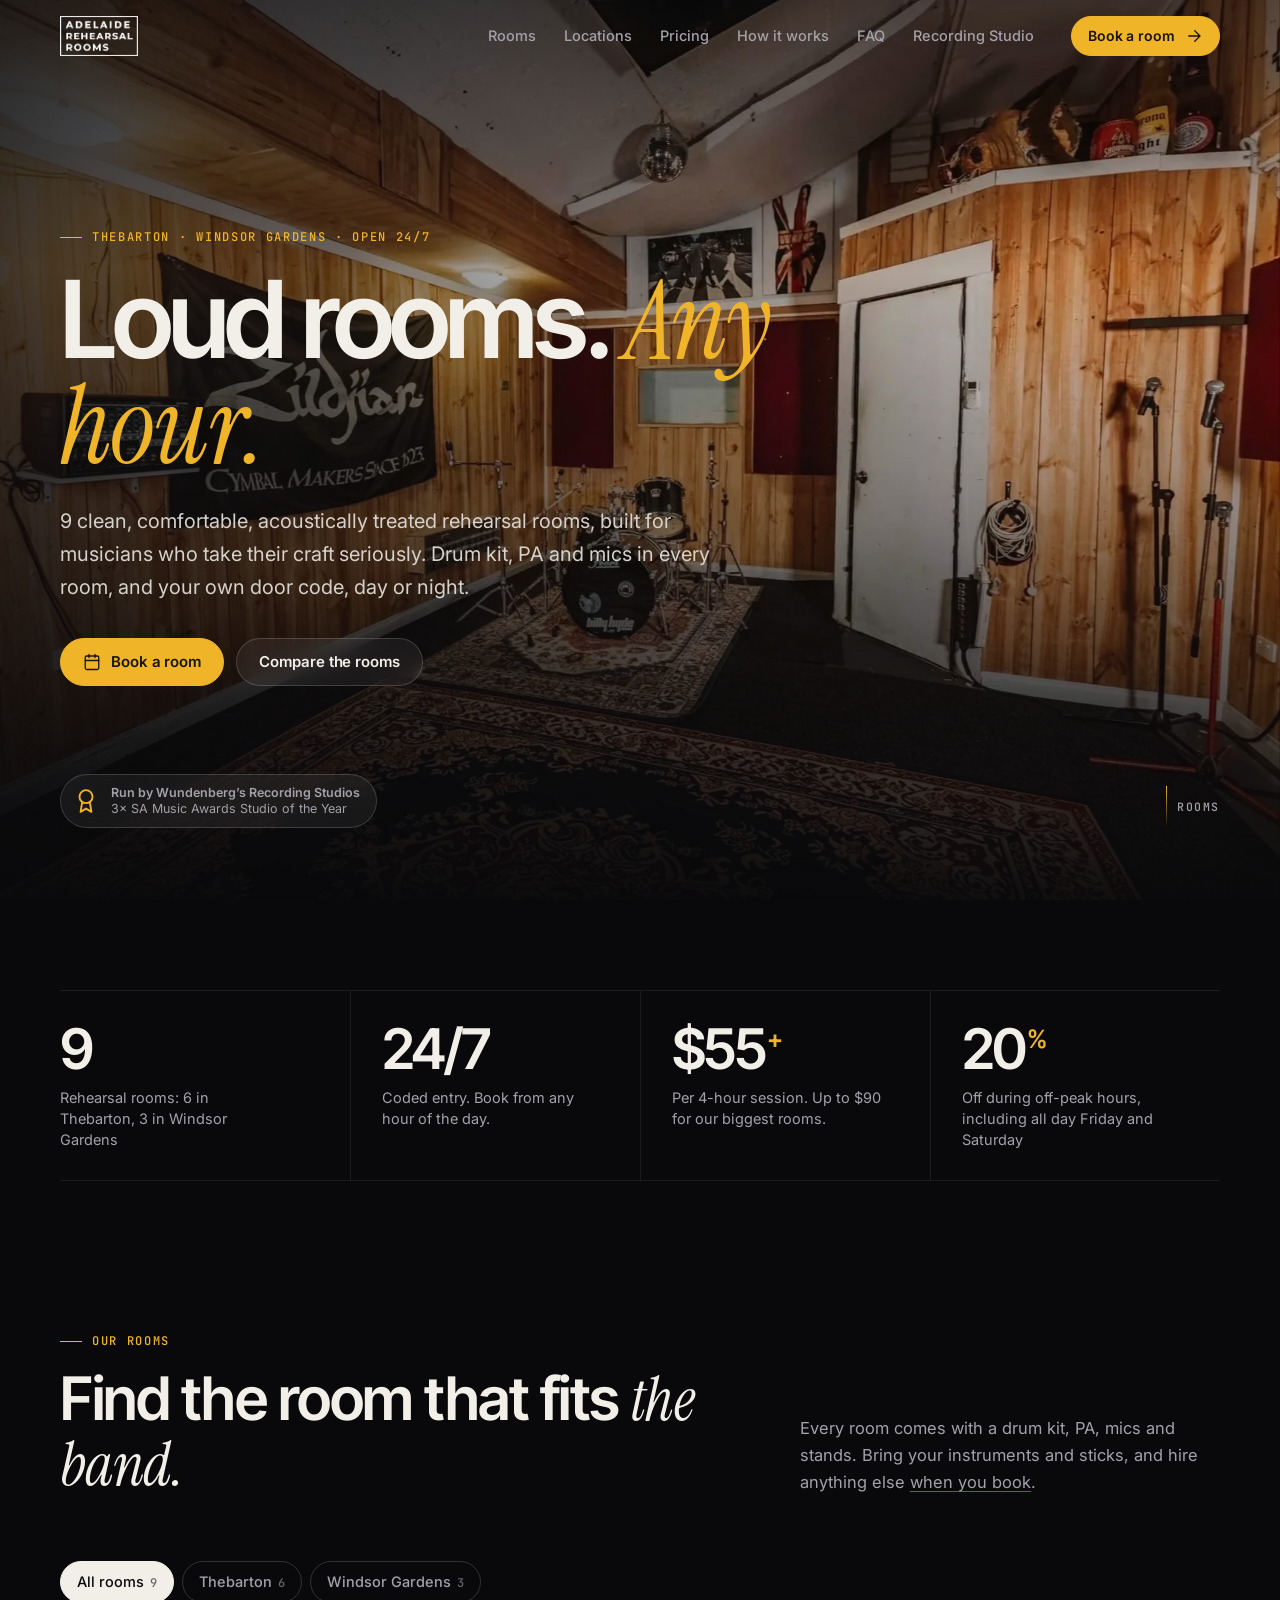
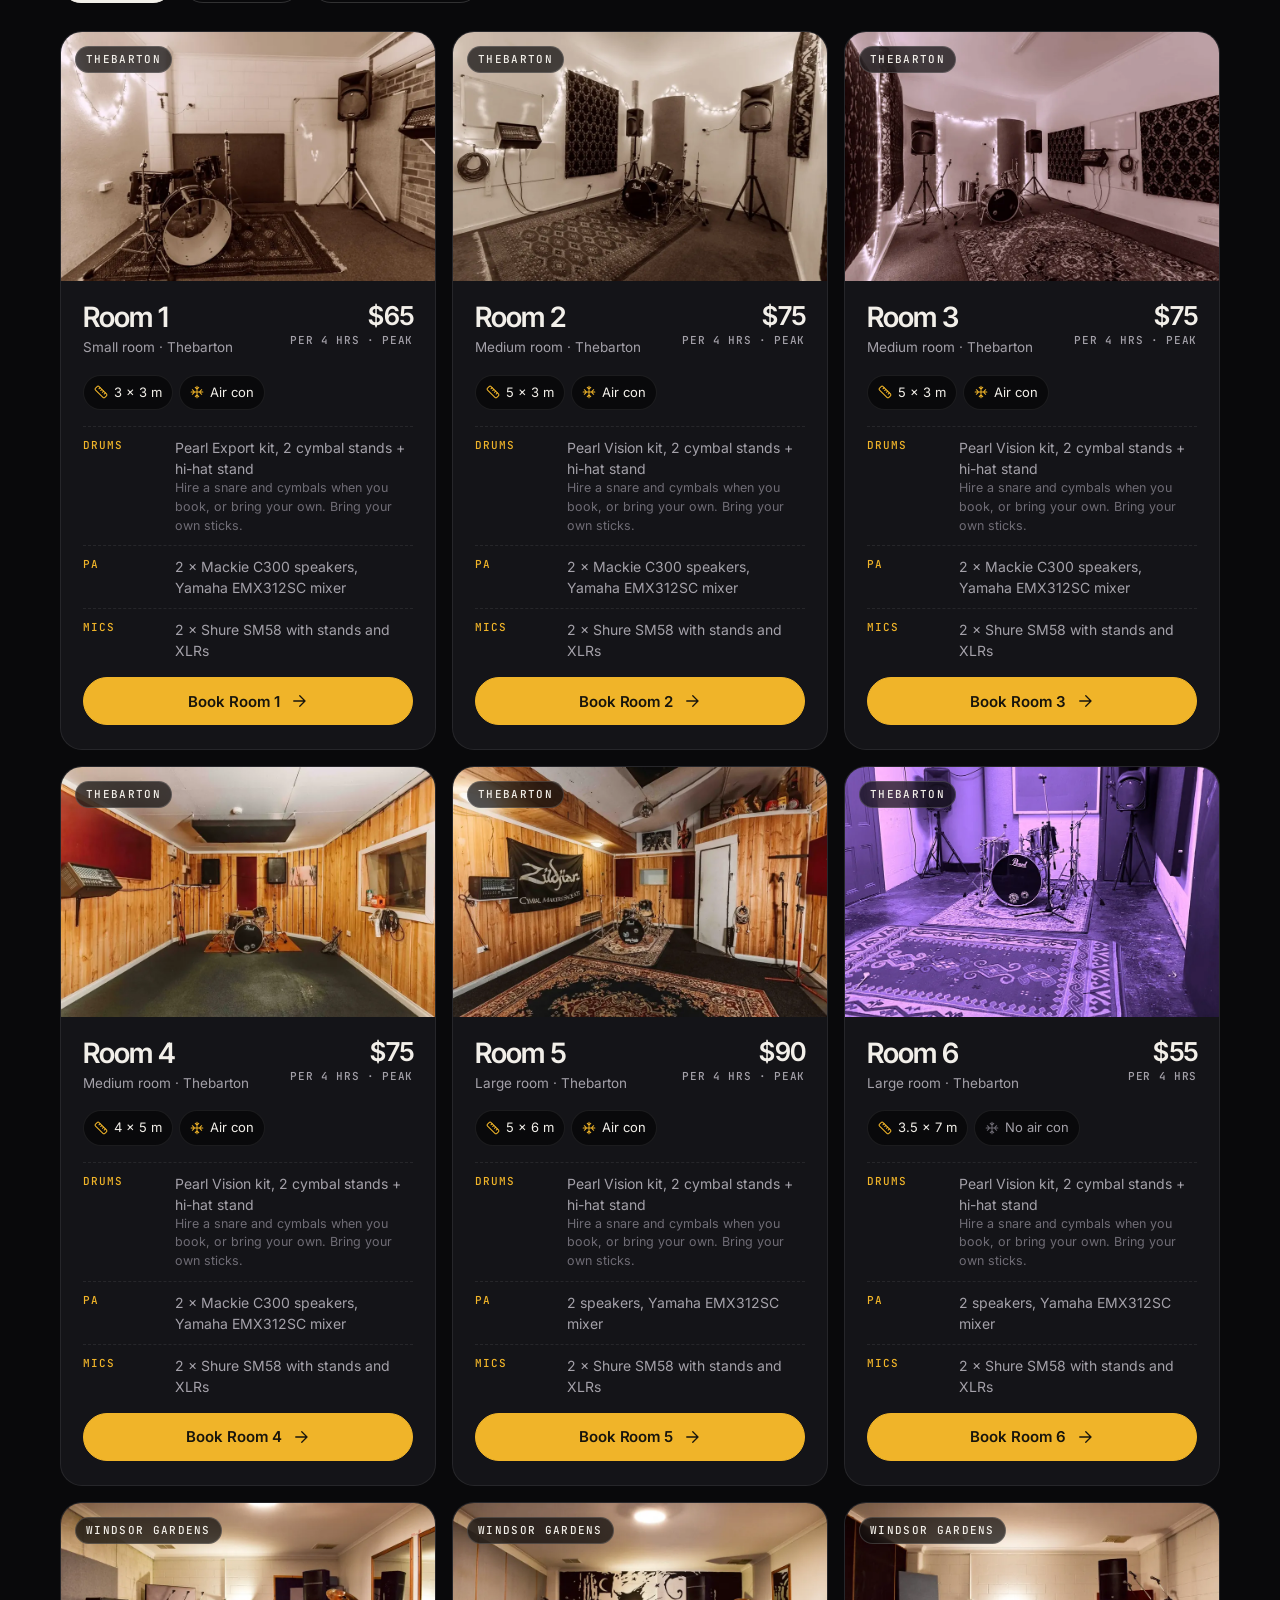
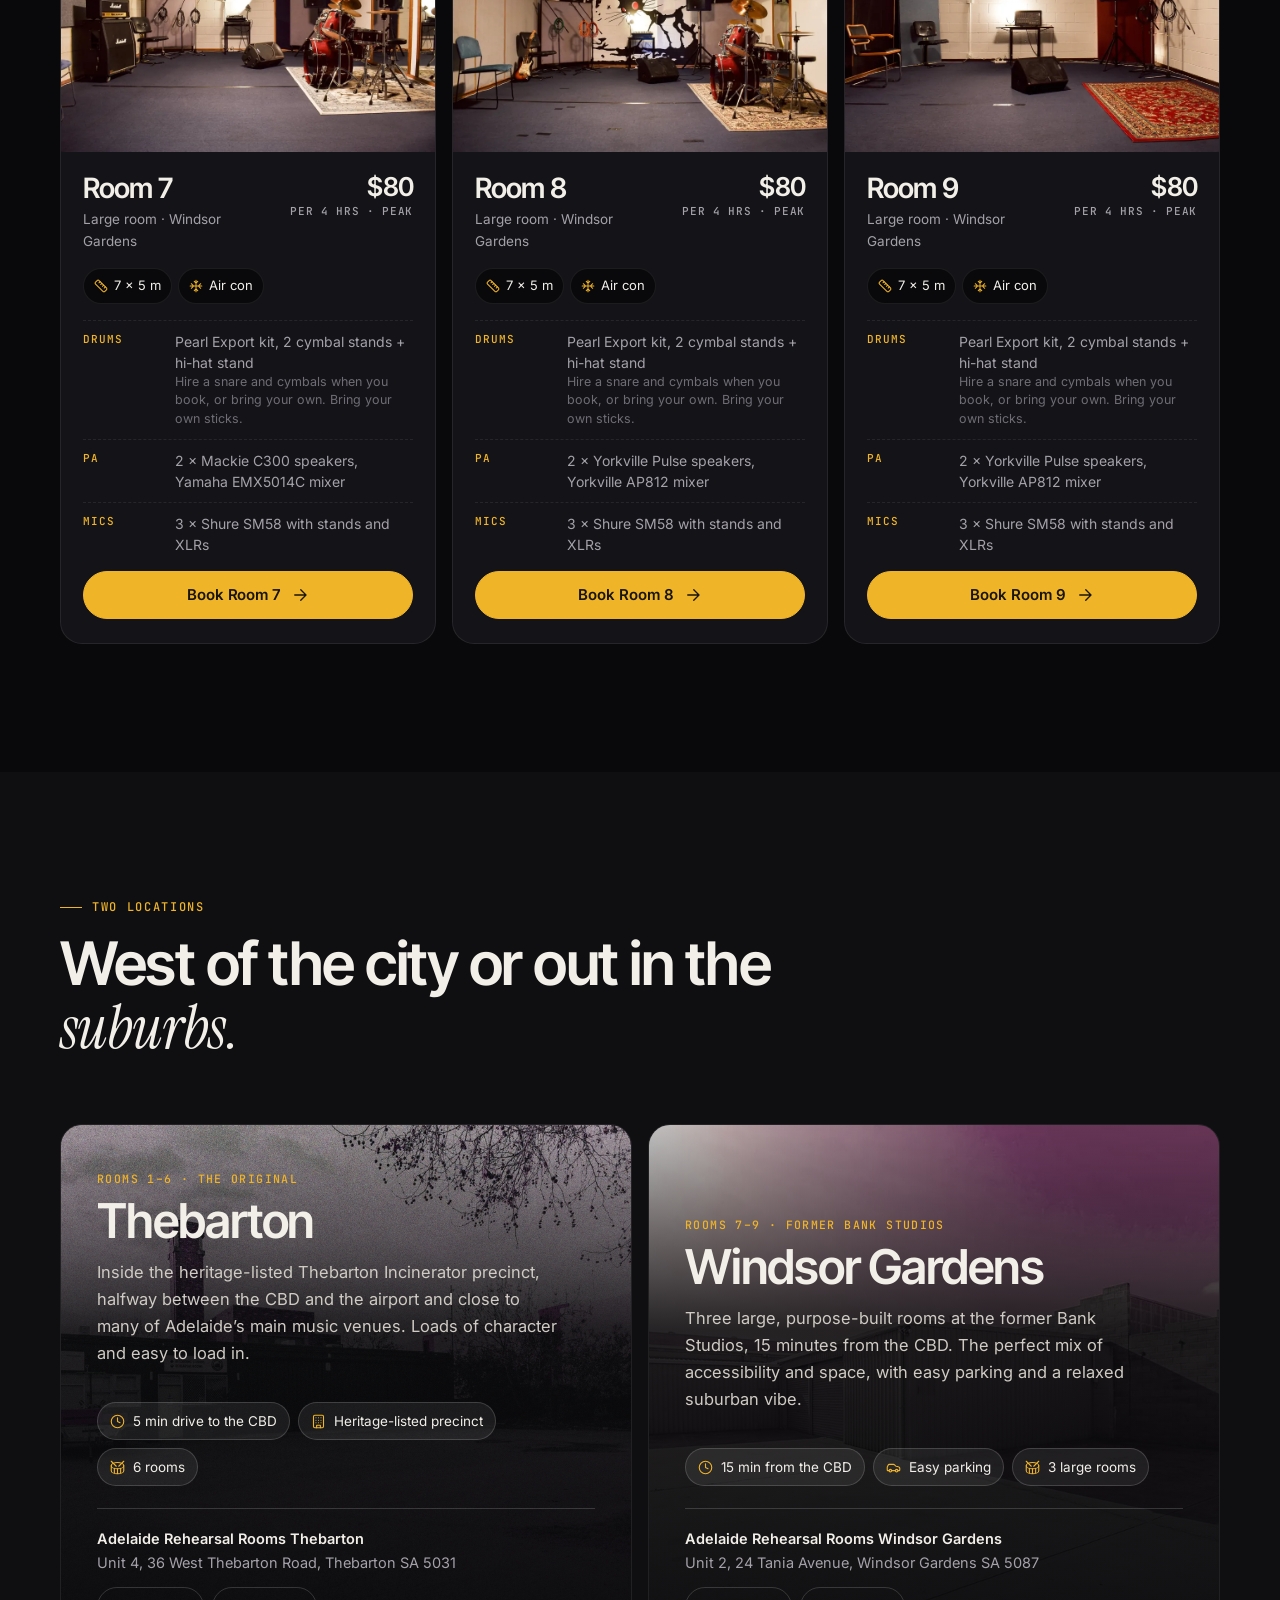
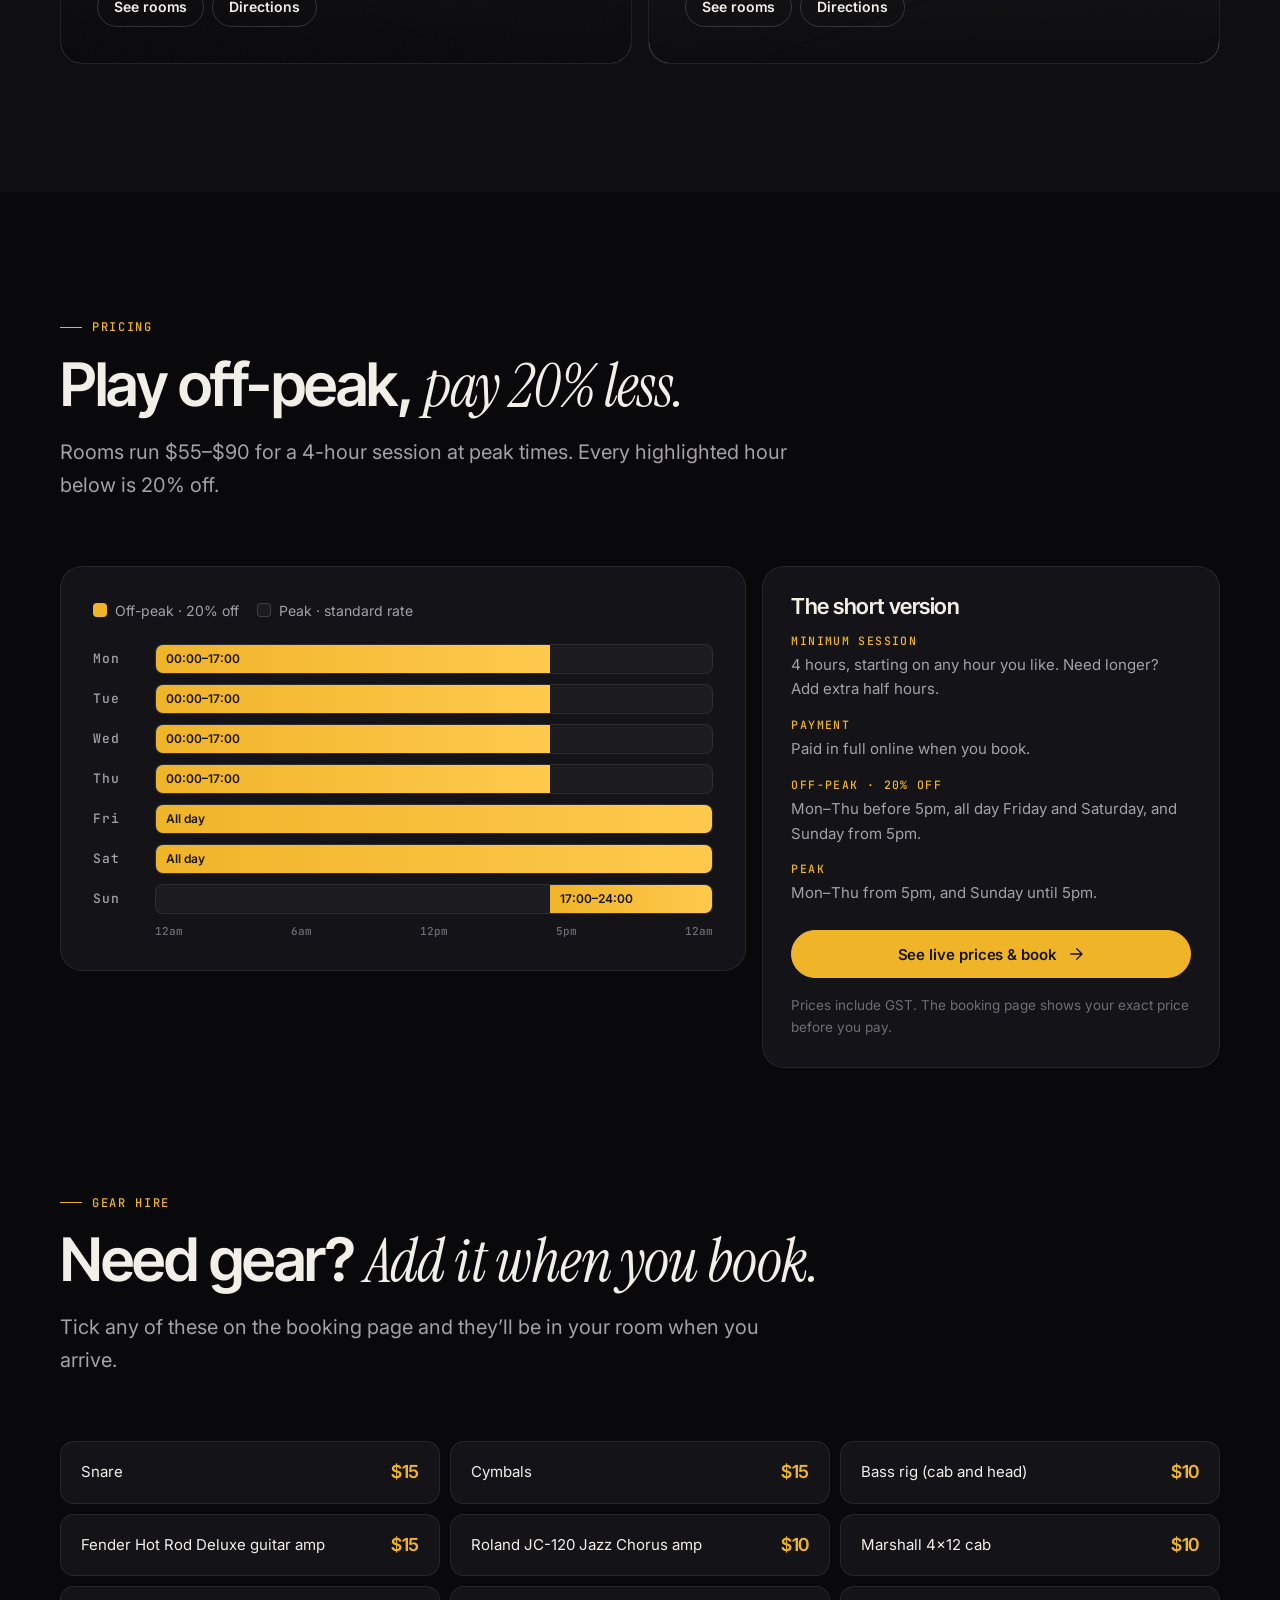
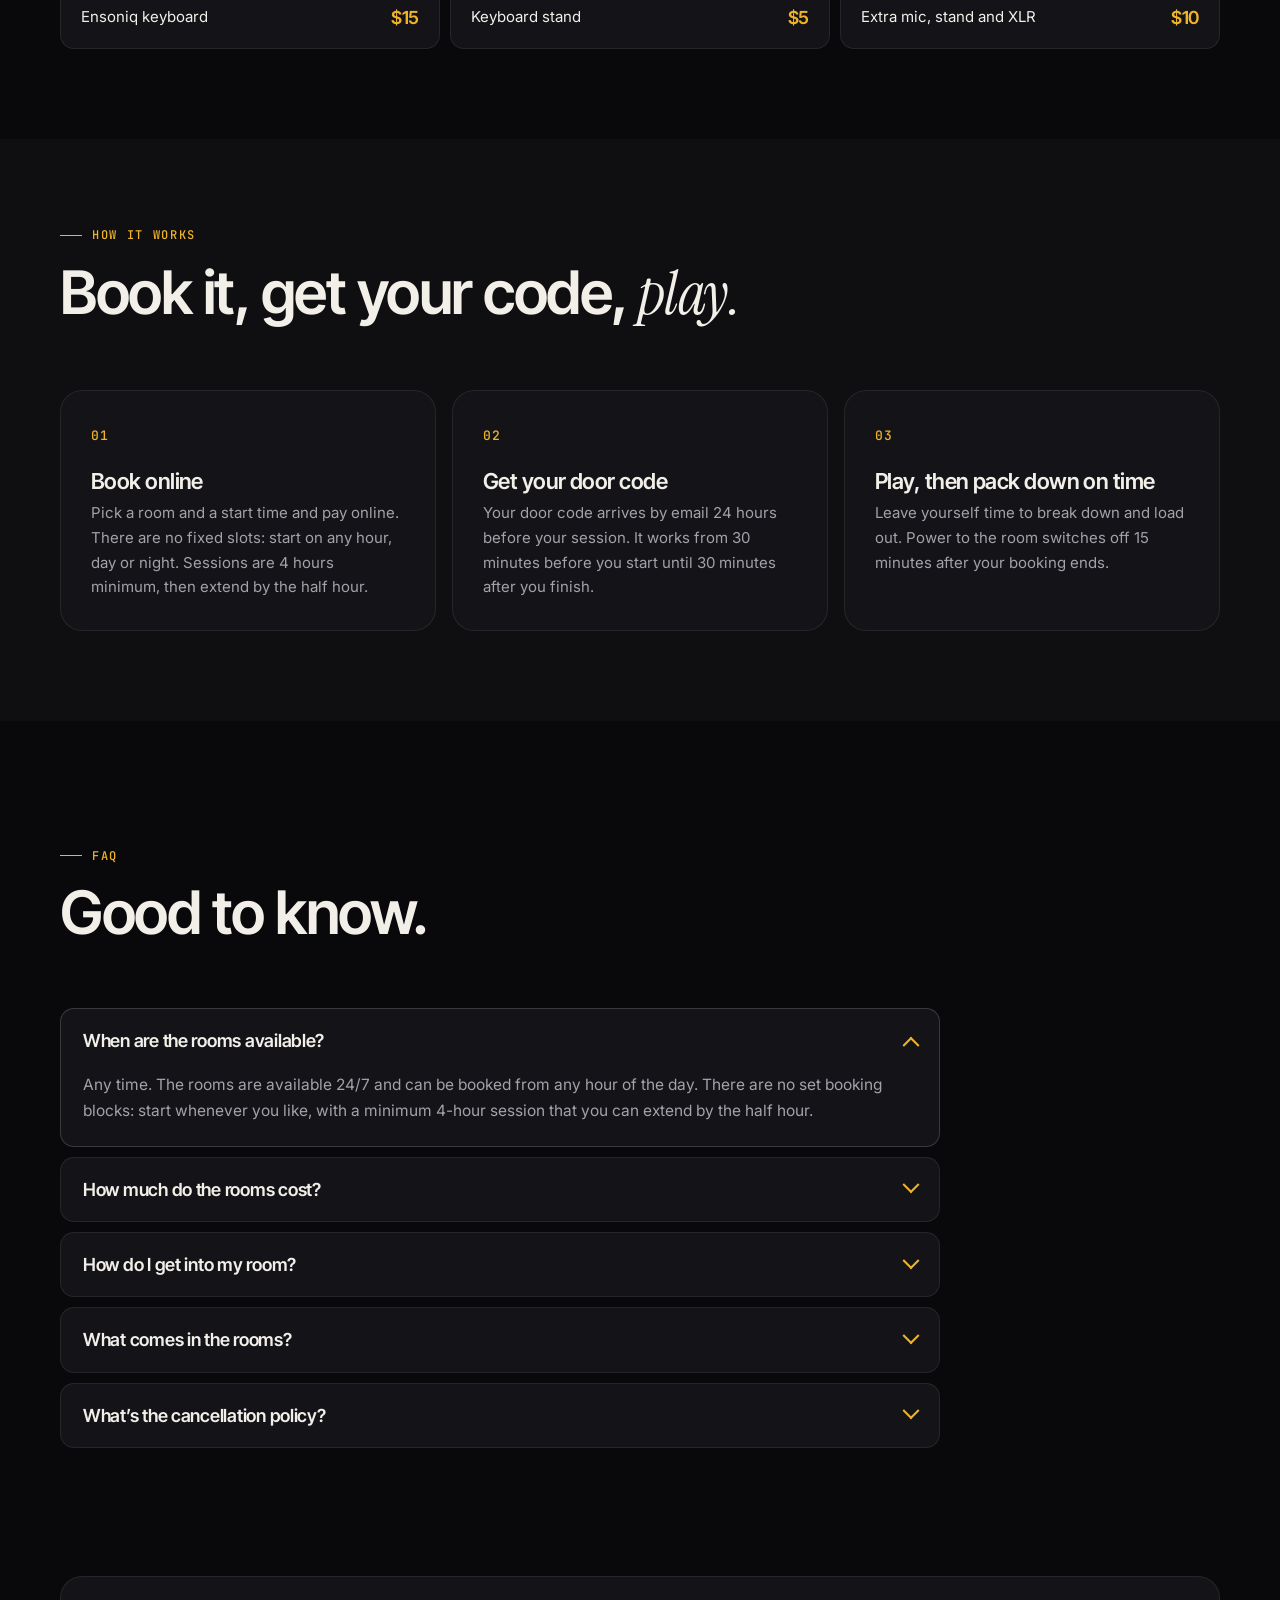
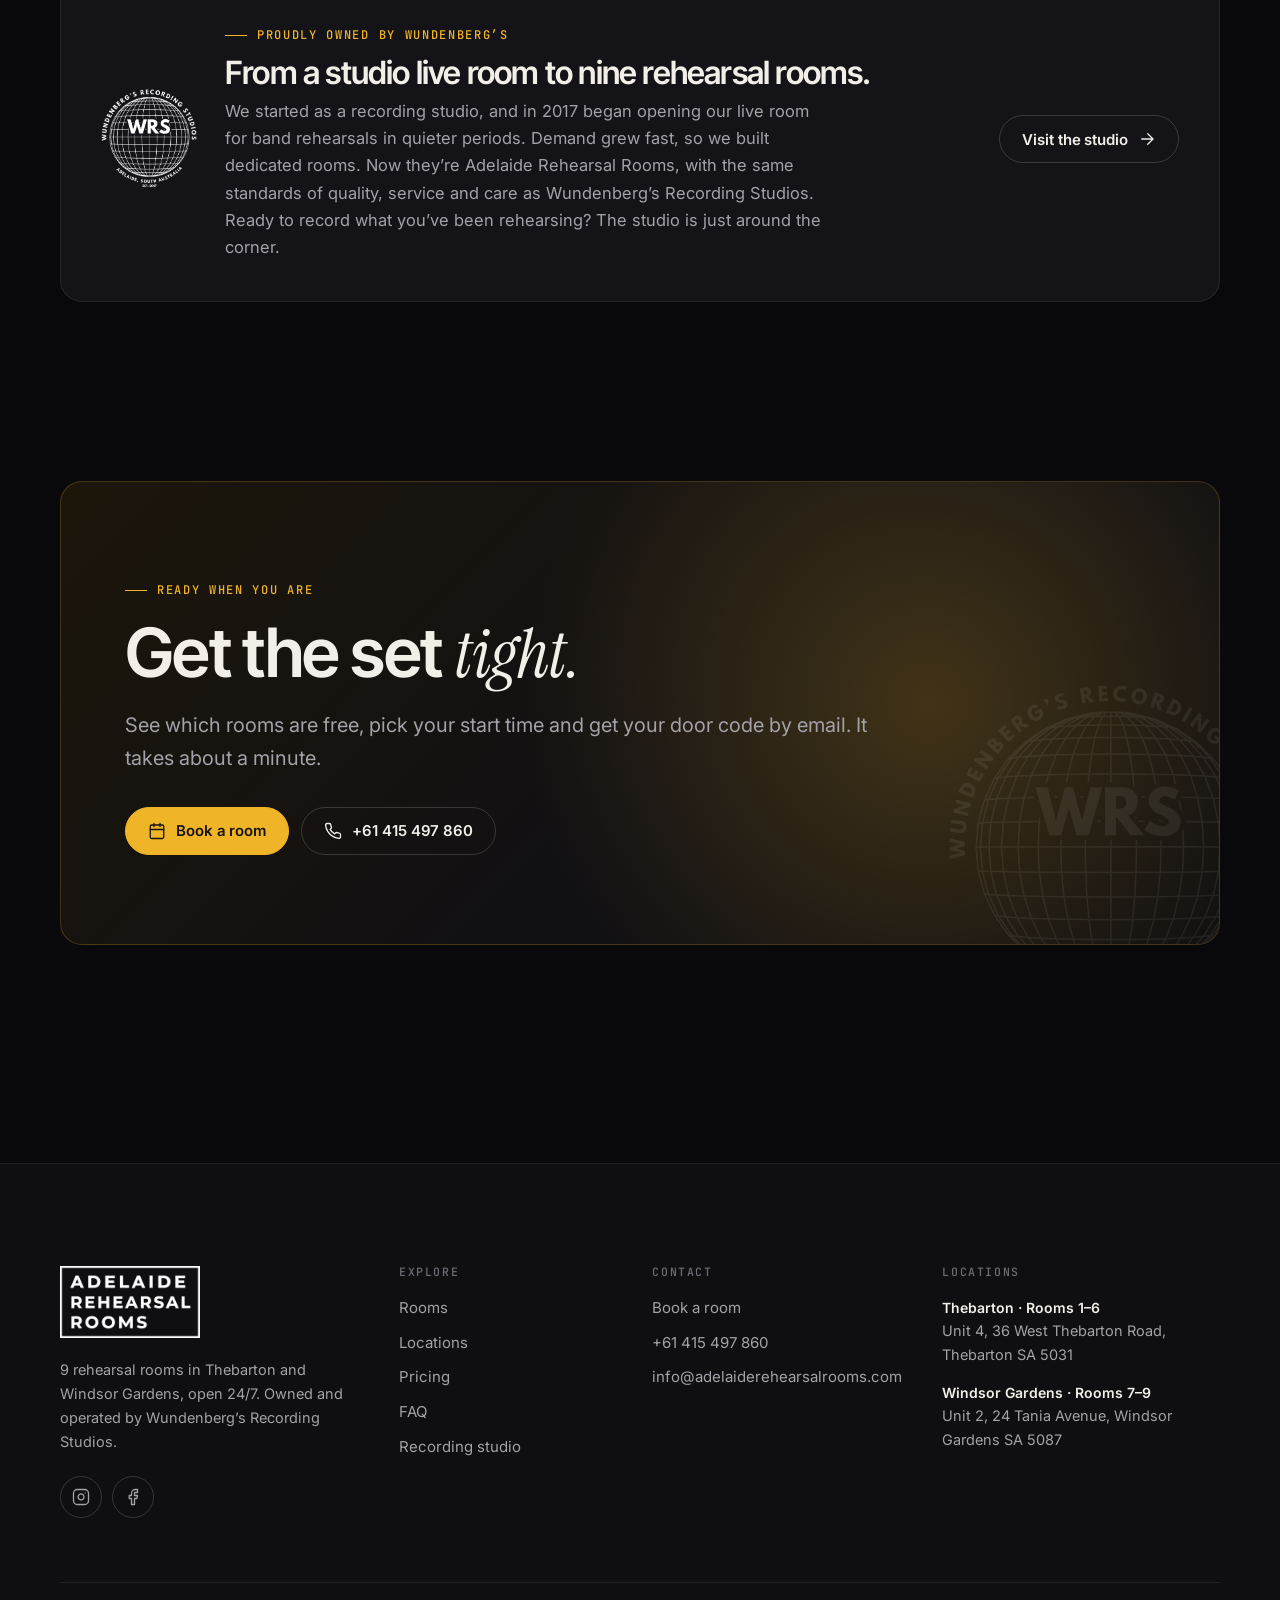
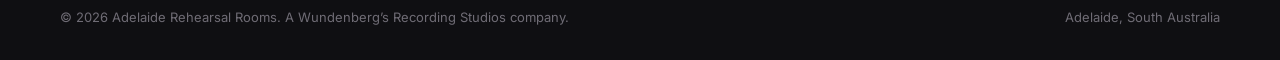
==== commit 5212c127: "Apply the studio's answers: half-hour extensions, gear hire, door codes, refunds Rehearsal site: a g" ====
--- a/adelaide-rehearsal-rooms/index.html
+++ b/adelaide-rehearsal-rooms/index.html
@@ -106,7 +106,7 @@
         <span class="eyebrow">Our rooms</span>
         <h2>Find the room that fits <em class="s">the band.</em></h2>
       </div>
-      <p class="muted" style="max-width:42ch;margin:0">Every room comes with a drum kit, PA, mics and stands. Just bring your instruments, snare, cymbals and sticks.</p>
+      <p class="muted" style="max-width:42ch;margin:0">Every room comes with a drum kit, PA, mics and stands. Bring your instruments and sticks, and hire anything else <a href="#hire">when you book</a>.</p>
     </div>
     <div class="filters" role="group" aria-label="Filter rooms by location">
       <button type="button" data-filter="all" aria-pressed="true">All rooms<span>9</span></button>
@@ -126,7 +126,7 @@
           </div>
           <div class="room-size"><span><svg viewBox="0 0 24 24" fill="none" stroke="currentColor" stroke-width="1.75" stroke-linecap="round" stroke-linejoin="round" aria-hidden="true"><path d="M21.3 15.3a2.4 2.4 0 0 1 0 3.4l-2.6 2.6a2.4 2.4 0 0 1-3.4 0L2.7 8.7a2.41 2.41 0 0 1 0-3.4l2.6-2.6a2.41 2.41 0 0 1 3.4 0Z"/><path d="m14.5 12.5 2-2M11.5 9.5l2-2M8.5 6.5l2-2M17.5 15.5l2-2"/></svg>3 &times; 3 m</span><span><svg viewBox="0 0 24 24" fill="none" stroke="currentColor" stroke-width="1.75" stroke-linecap="round" stroke-linejoin="round" aria-hidden="true"><path d="M2 12h20M12 2v20m-8-6 4-4-4-4m16 8-4-4 4-4M9 4l3 3 3-3M9 20l3-3 3 3"/></svg>Air con</span></div>
           <dl class="room-specs">
-            <div><dt>Drums</dt><dd>Pearl Export kit, 2 cymbal stands + hi-hat stand<small>Bring your own snare, cymbals and sticks, or add them to your booking</small></dd></div>
+            <div><dt>Drums</dt><dd>Pearl Export kit, 2 cymbal stands + hi-hat stand<small>Hire a snare and cymbals when you book, or bring your own. Bring your own sticks.</small></dd></div>
             <div><dt>PA</dt><dd>2 &times; Mackie C300 speakers, Yamaha EMX312SC mixer</dd></div>
             <div><dt>Mics</dt><dd>2 &times; Shure SM58 with stands and XLRs</dd></div>
           </dl>
@@ -145,7 +145,7 @@
           </div>
           <div class="room-size"><span><svg viewBox="0 0 24 24" fill="none" stroke="currentColor" stroke-width="1.75" stroke-linecap="round" stroke-linejoin="round" aria-hidden="true"><path d="M21.3 15.3a2.4 2.4 0 0 1 0 3.4l-2.6 2.6a2.4 2.4 0 0 1-3.4 0L2.7 8.7a2.41 2.41 0 0 1 0-3.4l2.6-2.6a2.41 2.41 0 0 1 3.4 0Z"/><path d="m14.5 12.5 2-2M11.5 9.5l2-2M8.5 6.5l2-2M17.5 15.5l2-2"/></svg>5 &times; 3 m</span><span><svg viewBox="0 0 24 24" fill="none" stroke="currentColor" stroke-width="1.75" stroke-linecap="round" stroke-linejoin="round" aria-hidden="true"><path d="M2 12h20M12 2v20m-8-6 4-4-4-4m16 8-4-4 4-4M9 4l3 3 3-3M9 20l3-3 3 3"/></svg>Air con</span></div>
           <dl class="room-specs">
-            <div><dt>Drums</dt><dd>Pearl Vision kit, 2 cymbal stands + hi-hat stand<small>Bring your own snare, cymbals and sticks, or add them to your booking</small></dd></div>
+            <div><dt>Drums</dt><dd>Pearl Vision kit, 2 cymbal stands + hi-hat stand<small>Hire a snare and cymbals when you book, or bring your own. Bring your own sticks.</small></dd></div>
             <div><dt>PA</dt><dd>2 &times; Mackie C300 speakers, Yamaha EMX312SC mixer</dd></div>
             <div><dt>Mics</dt><dd>2 &times; Shure SM58 with stands and XLRs</dd></div>
           </dl>
@@ -164,7 +164,7 @@
           </div>
           <div class="room-size"><span><svg viewBox="0 0 24 24" fill="none" stroke="currentColor" stroke-width="1.75" stroke-linecap="round" stroke-linejoin="round" aria-hidden="true"><path d="M21.3 15.3a2.4 2.4 0 0 1 0 3.4l-2.6 2.6a2.4 2.4 0 0 1-3.4 0L2.7 8.7a2.41 2.41 0 0 1 0-3.4l2.6-2.6a2.41 2.41 0 0 1 3.4 0Z"/><path d="m14.5 12.5 2-2M11.5 9.5l2-2M8.5 6.5l2-2M17.5 15.5l2-2"/></svg>5 &times; 3 m</span><span><svg viewBox="0 0 24 24" fill="none" stroke="currentColor" stroke-width="1.75" stroke-linecap="round" stroke-linejoin="round" aria-hidden="true"><path d="M2 12h20M12 2v20m-8-6 4-4-4-4m16 8-4-4 4-4M9 4l3 3 3-3M9 20l3-3 3 3"/></svg>Air con</span></div>
           <dl class="room-specs">
-            <div><dt>Drums</dt><dd>Pearl Vision kit, 2 cymbal stands + hi-hat stand<small>Bring your own snare, cymbals and sticks, or add them to your booking</small></dd></div>
+            <div><dt>Drums</dt><dd>Pearl Vision kit, 2 cymbal stands + hi-hat stand<small>Hire a snare and cymbals when you book, or bring your own. Bring your own sticks.</small></dd></div>
             <div><dt>PA</dt><dd>2 &times; Mackie C300 speakers, Yamaha EMX312SC mixer</dd></div>
             <div><dt>Mics</dt><dd>2 &times; Shure SM58 with stands and XLRs</dd></div>
           </dl>
@@ -183,7 +183,7 @@
           </div>
           <div class="room-size"><span><svg viewBox="0 0 24 24" fill="none" stroke="currentColor" stroke-width="1.75" stroke-linecap="round" stroke-linejoin="round" aria-hidden="true"><path d="M21.3 15.3a2.4 2.4 0 0 1 0 3.4l-2.6 2.6a2.4 2.4 0 0 1-3.4 0L2.7 8.7a2.41 2.41 0 0 1 0-3.4l2.6-2.6a2.41 2.41 0 0 1 3.4 0Z"/><path d="m14.5 12.5 2-2M11.5 9.5l2-2M8.5 6.5l2-2M17.5 15.5l2-2"/></svg>4 &times; 5 m</span><span><svg viewBox="0 0 24 24" fill="none" stroke="currentColor" stroke-width="1.75" stroke-linecap="round" stroke-linejoin="round" aria-hidden="true"><path d="M2 12h20M12 2v20m-8-6 4-4-4-4m16 8-4-4 4-4M9 4l3 3 3-3M9 20l3-3 3 3"/></svg>Air con</span></div>
           <dl class="room-specs">
-            <div><dt>Drums</dt><dd>Pearl Vision kit, 2 cymbal stands + hi-hat stand<small>Bring your own snare, cymbals and sticks, or add them to your booking</small></dd></div>
+            <div><dt>Drums</dt><dd>Pearl Vision kit, 2 cymbal stands + hi-hat stand<small>Hire a snare and cymbals when you book, or bring your own. Bring your own sticks.</small></dd></div>
             <div><dt>PA</dt><dd>2 &times; Mackie C300 speakers, Yamaha EMX312SC mixer</dd></div>
             <div><dt>Mics</dt><dd>2 &times; Shure SM58 with stands and XLRs</dd></div>
           </dl>
@@ -202,7 +202,7 @@
           </div>
           <div class="room-size"><span><svg viewBox="0 0 24 24" fill="none" stroke="currentColor" stroke-width="1.75" stroke-linecap="round" stroke-linejoin="round" aria-hidden="true"><path d="M21.3 15.3a2.4 2.4 0 0 1 0 3.4l-2.6 2.6a2.4 2.4 0 0 1-3.4 0L2.7 8.7a2.41 2.41 0 0 1 0-3.4l2.6-2.6a2.41 2.41 0 0 1 3.4 0Z"/><path d="m14.5 12.5 2-2M11.5 9.5l2-2M8.5 6.5l2-2M17.5 15.5l2-2"/></svg>5 &times; 6 m</span><span><svg viewBox="0 0 24 24" fill="none" stroke="currentColor" stroke-width="1.75" stroke-linecap="round" stroke-linejoin="round" aria-hidden="true"><path d="M2 12h20M12 2v20m-8-6 4-4-4-4m16 8-4-4 4-4M9 4l3 3 3-3M9 20l3-3 3 3"/></svg>Air con</span></div>
           <dl class="room-specs">
-            <div><dt>Drums</dt><dd>Pearl Vision kit, 2 cymbal stands + hi-hat stand<small>Bring your own snare, cymbals and sticks, or add them to your booking</small></dd></div>
+            <div><dt>Drums</dt><dd>Pearl Vision kit, 2 cymbal stands + hi-hat stand<small>Hire a snare and cymbals when you book, or bring your own. Bring your own sticks.</small></dd></div>
             <div><dt>PA</dt><dd>2 speakers, Yamaha EMX312SC mixer</dd></div>
             <div><dt>Mics</dt><dd>2 &times; Shure SM58 with stands and XLRs</dd></div>
           </dl>
@@ -221,7 +221,7 @@
           </div>
           <div class="room-size"><span><svg viewBox="0 0 24 24" fill="none" stroke="currentColor" stroke-width="1.75" stroke-linecap="round" stroke-linejoin="round" aria-hidden="true"><path d="M21.3 15.3a2.4 2.4 0 0 1 0 3.4l-2.6 2.6a2.4 2.4 0 0 1-3.4 0L2.7 8.7a2.41 2.41 0 0 1 0-3.4l2.6-2.6a2.41 2.41 0 0 1 3.4 0Z"/><path d="m14.5 12.5 2-2M11.5 9.5l2-2M8.5 6.5l2-2M17.5 15.5l2-2"/></svg>3.5 &times; 7 m</span><span class="warn"><svg viewBox="0 0 24 24" fill="none" stroke="currentColor" stroke-width="1.75" stroke-linecap="round" stroke-linejoin="round" aria-hidden="true"><path d="M2 12h20M12 2v20m-8-6 4-4-4-4m16 8-4-4 4-4M9 4l3 3 3-3M9 20l3-3 3 3"/></svg>No air con</span></div>
           <dl class="room-specs">
-            <div><dt>Drums</dt><dd>Pearl Vision kit, 2 cymbal stands + hi-hat stand<small>Bring your own snare, cymbals and sticks, or add them to your booking</small></dd></div>
+            <div><dt>Drums</dt><dd>Pearl Vision kit, 2 cymbal stands + hi-hat stand<small>Hire a snare and cymbals when you book, or bring your own. Bring your own sticks.</small></dd></div>
             <div><dt>PA</dt><dd>2 speakers, Yamaha EMX312SC mixer</dd></div>
             <div><dt>Mics</dt><dd>2 &times; Shure SM58 with stands and XLRs</dd></div>
           </dl>
@@ -240,7 +240,7 @@
           </div>
           <div class="room-size"><span><svg viewBox="0 0 24 24" fill="none" stroke="currentColor" stroke-width="1.75" stroke-linecap="round" stroke-linejoin="round" aria-hidden="true"><path d="M21.3 15.3a2.4 2.4 0 0 1 0 3.4l-2.6 2.6a2.4 2.4 0 0 1-3.4 0L2.7 8.7a2.41 2.41 0 0 1 0-3.4l2.6-2.6a2.41 2.41 0 0 1 3.4 0Z"/><path d="m14.5 12.5 2-2M11.5 9.5l2-2M8.5 6.5l2-2M17.5 15.5l2-2"/></svg>7 &times; 5 m</span><span><svg viewBox="0 0 24 24" fill="none" stroke="currentColor" stroke-width="1.75" stroke-linecap="round" stroke-linejoin="round" aria-hidden="true"><path d="M2 12h20M12 2v20m-8-6 4-4-4-4m16 8-4-4 4-4M9 4l3 3 3-3M9 20l3-3 3 3"/></svg>Air con</span></div>
           <dl class="room-specs">
-            <div><dt>Drums</dt><dd>Pearl Export kit, 2 cymbal stands + hi-hat stand<small>Bring your own snare, cymbals and sticks, or add them to your booking</small></dd></div>
+            <div><dt>Drums</dt><dd>Pearl Export kit, 2 cymbal stands + hi-hat stand<small>Hire a snare and cymbals when you book, or bring your own. Bring your own sticks.</small></dd></div>
             <div><dt>PA</dt><dd>2 &times; Mackie C300 speakers, Yamaha EMX5014C mixer</dd></div>
             <div><dt>Mics</dt><dd>3 &times; Shure SM58 with stands and XLRs</dd></div>
           </dl>
@@ -259,7 +259,7 @@
           </div>
           <div class="room-size"><span><svg viewBox="0 0 24 24" fill="none" stroke="currentColor" stroke-width="1.75" stroke-linecap="round" stroke-linejoin="round" aria-hidden="true"><path d="M21.3 15.3a2.4 2.4 0 0 1 0 3.4l-2.6 2.6a2.4 2.4 0 0 1-3.4 0L2.7 8.7a2.41 2.41 0 0 1 0-3.4l2.6-2.6a2.41 2.41 0 0 1 3.4 0Z"/><path d="m14.5 12.5 2-2M11.5 9.5l2-2M8.5 6.5l2-2M17.5 15.5l2-2"/></svg>7 &times; 5 m</span><span><svg viewBox="0 0 24 24" fill="none" stroke="currentColor" stroke-width="1.75" stroke-linecap="round" stroke-linejoin="round" aria-hidden="true"><path d="M2 12h20M12 2v20m-8-6 4-4-4-4m16 8-4-4 4-4M9 4l3 3 3-3M9 20l3-3 3 3"/></svg>Air con</span></div>
           <dl class="room-specs">
-            <div><dt>Drums</dt><dd>Pearl Export kit, 2 cymbal stands + hi-hat stand<small>Bring your own snare, cymbals and sticks, or add them to your booking</small></dd></div>
+            <div><dt>Drums</dt><dd>Pearl Export kit, 2 cymbal stands + hi-hat stand<small>Hire a snare and cymbals when you book, or bring your own. Bring your own sticks.</small></dd></div>
             <div><dt>PA</dt><dd>2 &times; Yorkville Pulse speakers, Yorkville AP812 mixer</dd></div>
             <div><dt>Mics</dt><dd>3 &times; Shure SM58 with stands and XLRs</dd></div>
           </dl>
@@ -278,7 +278,7 @@
           </div>
           <div class="room-size"><span><svg viewBox="0 0 24 24" fill="none" stroke="currentColor" stroke-width="1.75" stroke-linecap="round" stroke-linejoin="round" aria-hidden="true"><path d="M21.3 15.3a2.4 2.4 0 0 1 0 3.4l-2.6 2.6a2.4 2.4 0 0 1-3.4 0L2.7 8.7a2.41 2.41 0 0 1 0-3.4l2.6-2.6a2.41 2.41 0 0 1 3.4 0Z"/><path d="m14.5 12.5 2-2M11.5 9.5l2-2M8.5 6.5l2-2M17.5 15.5l2-2"/></svg>7 &times; 5 m</span><span><svg viewBox="0 0 24 24" fill="none" stroke="currentColor" stroke-width="1.75" stroke-linecap="round" stroke-linejoin="round" aria-hidden="true"><path d="M2 12h20M12 2v20m-8-6 4-4-4-4m16 8-4-4 4-4M9 4l3 3 3-3M9 20l3-3 3 3"/></svg>Air con</span></div>
           <dl class="room-specs">
-            <div><dt>Drums</dt><dd>Pearl Export kit, 2 cymbal stands + hi-hat stand<small>Bring your own snare, cymbals and sticks, or add them to your booking</small></dd></div>
+            <div><dt>Drums</dt><dd>Pearl Export kit, 2 cymbal stands + hi-hat stand<small>Hire a snare and cymbals when you book, or bring your own. Bring your own sticks.</small></dd></div>
             <div><dt>PA</dt><dd>2 &times; Yorkville Pulse speakers, Yorkville AP812 mixer</dd></div>
             <div><dt>Mics</dt><dd>3 &times; Shure SM58 with stands and XLRs</dd></div>
           </dl>
@@ -344,7 +344,8 @@
       <aside class="panel reveal d1">
         <h3>The short version</h3>
         <dl>
-          <div><dt>Minimum session</dt><dd>4 hours, starting on any hour you like. Need longer? Just extend it.</dd></div>
+          <div><dt>Minimum session</dt><dd>4 hours, starting on any hour you like. Need longer? Add extra half hours.</dd></div>
+          <div><dt>Payment</dt><dd>Paid in full online when you book.</dd></div>
           <div><dt>Off-peak &middot; 20% off</dt><dd>Mon&ndash;Thu before 5pm, all day Friday and Saturday, and Sunday from 5pm.</dd></div>
           <div><dt>Peak</dt><dd>Mon&ndash;Thu from 5pm, and Sunday until 5pm.</dd></div>
         </dl>
@@ -355,6 +356,28 @@
   </div>
 </section>
 
+
+<section class="section-tight" id="hire" style="padding-top:0">
+  <div class="wrap">
+    <div class="section-head">
+      <span class="eyebrow">Gear hire</span>
+      <h2>Need gear? <em class="s">Add it when you book.</em></h2>
+      <p class="lede">Tick any of these on the booking page and they&rsquo;ll be in your room when you arrive.</p>
+    </div>
+    <div class="hire reveal">
+      <div><span>Snare</span><b>$15</b></div>
+      <div><span>Cymbals</span><b>$15</b></div>
+      <div><span>Bass rig (cab and head)</span><b>$10</b></div>
+      <div><span>Fender Hot Rod Deluxe guitar amp</span><b>$15</b></div>
+      <div><span>Roland JC-120 Jazz Chorus amp</span><b>$10</b></div>
+      <div><span>Marshall 4&times;12 cab</span><b>$10</b></div>
+      <div><span>Ensoniq keyboard</span><b>$15</b></div>
+      <div><span>Keyboard stand</span><b>$5</b></div>
+      <div><span>Extra mic, stand and XLR</span><b>$10</b></div>
+    </div>
+  </div>
+</section>
+
 <section class="section-tight bg-2" id="how">
   <div class="wrap">
     <div class="section-head">
@@ -364,11 +387,11 @@
     <div class="steps">
       <div class="step reveal">
         <h3>Book online</h3>
-        <p>Pick a room and a start time. There are no fixed slots: sessions can start on any hour, day or night, with a 4-hour minimum.</p>
+        <p>Pick a room and a start time and pay online. There are no fixed slots: start on any hour, day or night. Sessions are 4 hours minimum, then extend by the half hour.</p>
       </div>
       <div class="step reveal d1">
         <h3>Get your door code</h3>
-        <p>We email you how to get to your room and the codes to open it. Your code starts working 15 minutes before your session.</p>
+        <p>Your door code arrives by email 24 hours before your session. It works from 30 minutes before you start until 30 minutes after you finish.</p>
       </div>
       <div class="step reveal d2">
         <h3>Play, then pack down on time</h3>
@@ -387,27 +410,27 @@
     <div class="faq reveal">
       <details open>
         <summary>When are the rooms available?</summary>
-        <div class="a"><p>Any time. The rooms are available 24/7 and can be booked from any hour of the day. There are no set booking blocks: start whenever you like, with a minimum 4-hour session that you can easily extend.</p></div>
+        <div class="a"><p>Any time. The rooms are available 24/7 and can be booked from any hour of the day. There are no set booking blocks: start whenever you like, with a minimum 4-hour session that you can extend by the half hour.</p></div>
       </details>
       <details>
         <summary>How much do the rooms cost?</summary>
         <div class="a"><p>Between <b>$55 and $90 per 4-hour booking</b> at peak times, depending on the room. Off-peak hours are <b>20% off</b>:</p>
           <ul><li>Monday to Thursday: midnight to 5pm</li><li>Friday and Saturday: all day</li><li>Sunday: 5pm to midnight</li></ul>
-          <p>Each room&rsquo;s price is listed on its card <a href="#rooms">above</a>.</p></div>
+          <p>Each room&rsquo;s price is listed on its card <a href="#rooms">above</a>. You pay in full online when you book, and the booking page shows your exact price first.</p></div>
       </details>
       <details>
         <summary>How do I get into my room?</summary>
-        <div class="a"><p>Our rooms use an automated coded entry system. Once you&rsquo;ve booked, we email you how to access your room and the codes for your specific room. <b>Your code works from 15 minutes before your session.</b></p>
+        <div class="a"><p>Our rooms use an automated coded entry system. Your door code is emailed to you 24 hours before your session. <b>It works from 30 minutes before you start until 30 minutes after you finish.</b></p>
           <p>Please be out by the time your booking finishes, leaving enough time to break down and load out. Rooms are on timers, and the power switches off 15 minutes after a booking ends.</p></div>
       </details>
       <details>
         <summary>What comes in the rooms?</summary>
         <div class="a"><p>Every room has a drum kit (with cymbal stands and a hi-hat stand), a PA, two or more Shure SM58 microphones with stands and XLRs, and air conditioning (except Room 6).</p>
-          <p>A snare and cymbals aren&rsquo;t included, but you can add them to your booking. Bring your own sticks.</p></div>
+          <p>A snare and cymbals aren&rsquo;t included, but you can hire them for $15 each when you book, along with amps and more (see <a href="#hire">gear hire</a>). Bring your own sticks.</p></div>
       </details>
       <details>
         <summary>What&rsquo;s the cancellation policy?</summary>
-        <div class="a"><p>There are strictly no cancellations, credits or refunds within 48 hours of a booking, under any circumstances.</p>
+        <div class="a"><p><b>Cancel within 24 hours of making your booking</b> for a full refund. You can also <b>move your booking once, free,</b> to another time or room, up to 48 hours before your session. Use the link in your confirmation email to do either. Otherwise, please contact us.</p>
           <p>Damage to equipment caused by misuse will be charged to the band or person who booked. If anything is damaged or missing when you arrive, please tell us straight away.</p></div>
       </details>
     </div>
--- a/adelaide-rehearsal-rooms/assets/css/site.css
+++ b/adelaide-rehearsal-rooms/assets/css/site.css
@@ -615,3 +615,11 @@
 .sister h3{font-size:clamp(24px,2.6vw,32px);margin-bottom:8px}
 .sister p{color:var(--muted);margin:0;max-width:60ch}
 @media (max-width:760px){.sister{grid-template-columns:1fr}.sister img{width:80px}}
+
+/* ---------- gear hire ---------- */
+
+.hire{display:grid;grid-template-columns:repeat(3,1fr);gap:10px}
+.hire div{display:flex;justify-content:space-between;align-items:center;gap:16px;padding:18px 20px;border-radius:var(--r);background:var(--surface);border:1px solid var(--line);font-size:15px}
+.hire b{font:600 18px/1 var(--display);color:var(--accent);letter-spacing:-.02em}
+@media (max-width:860px){.hire{grid-template-columns:1fr 1fr}}
+@media (max-width:560px){.hire{grid-template-columns:1fr}}
